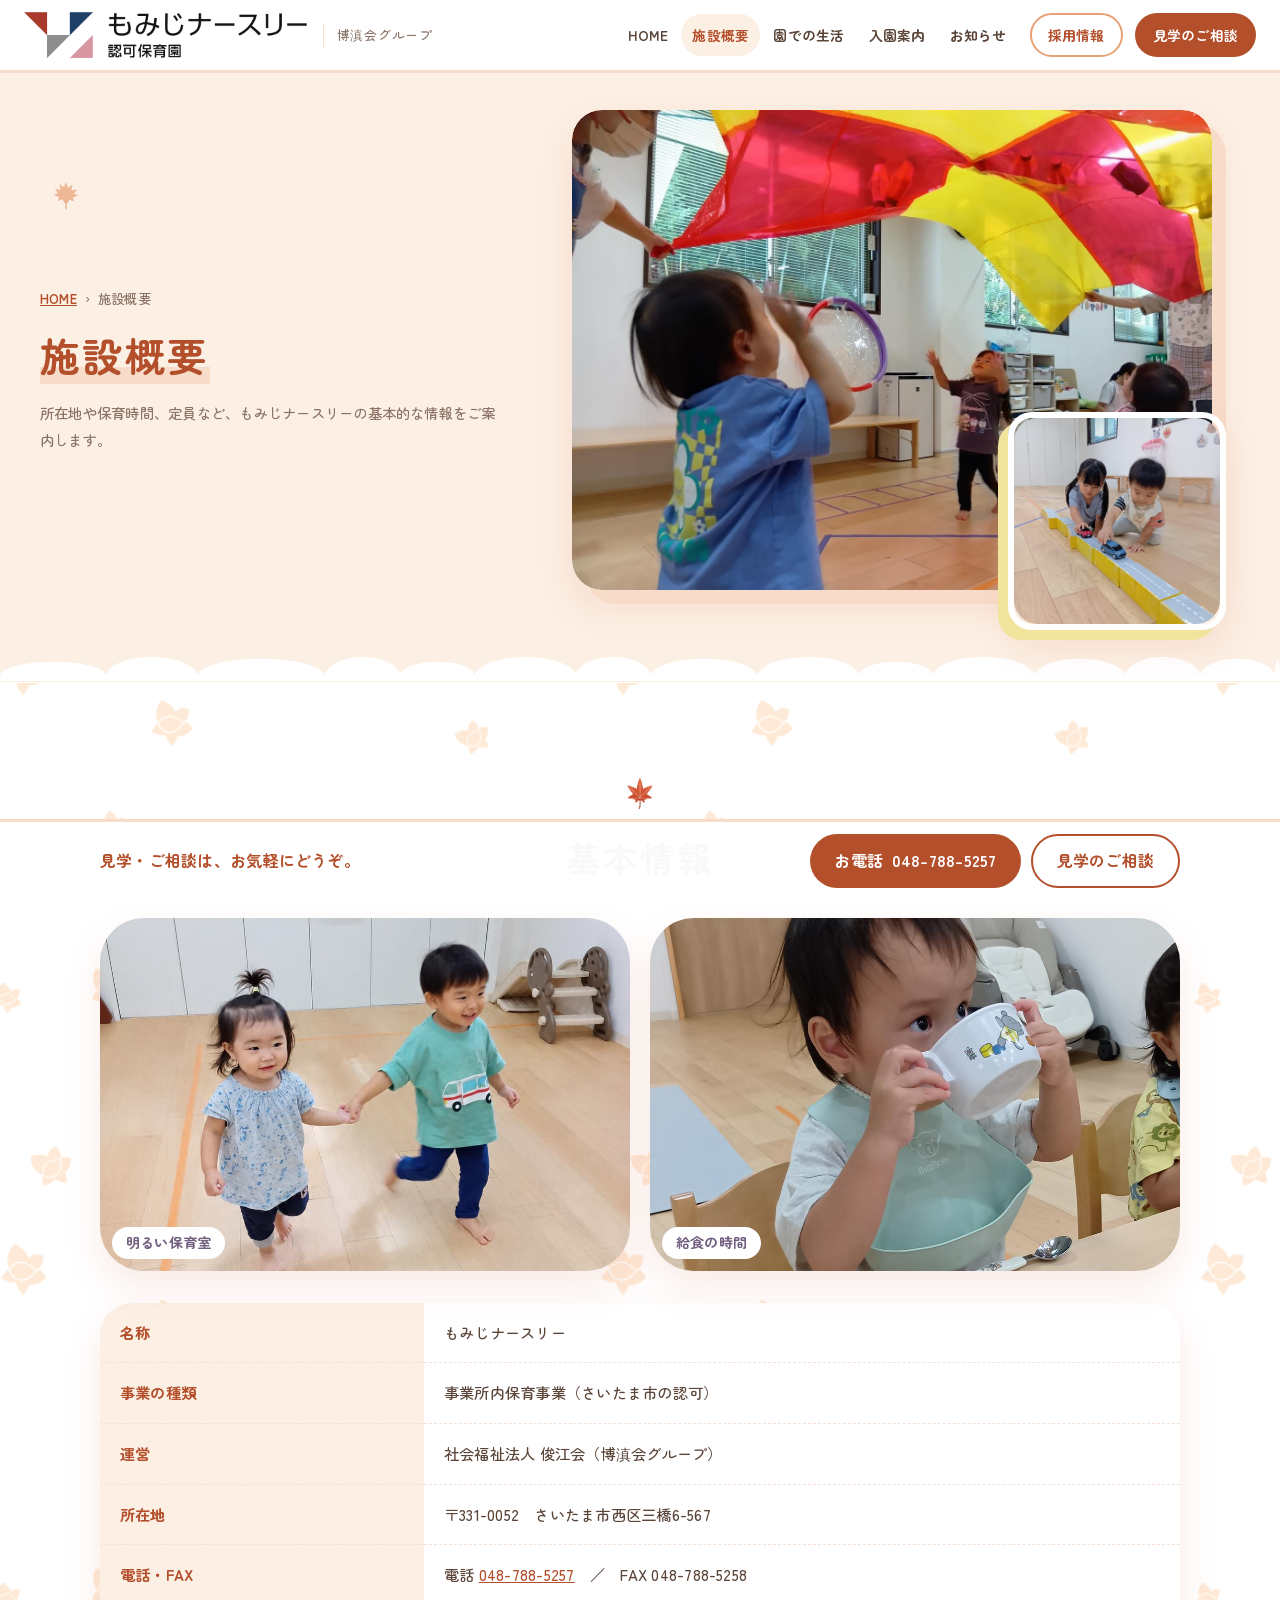
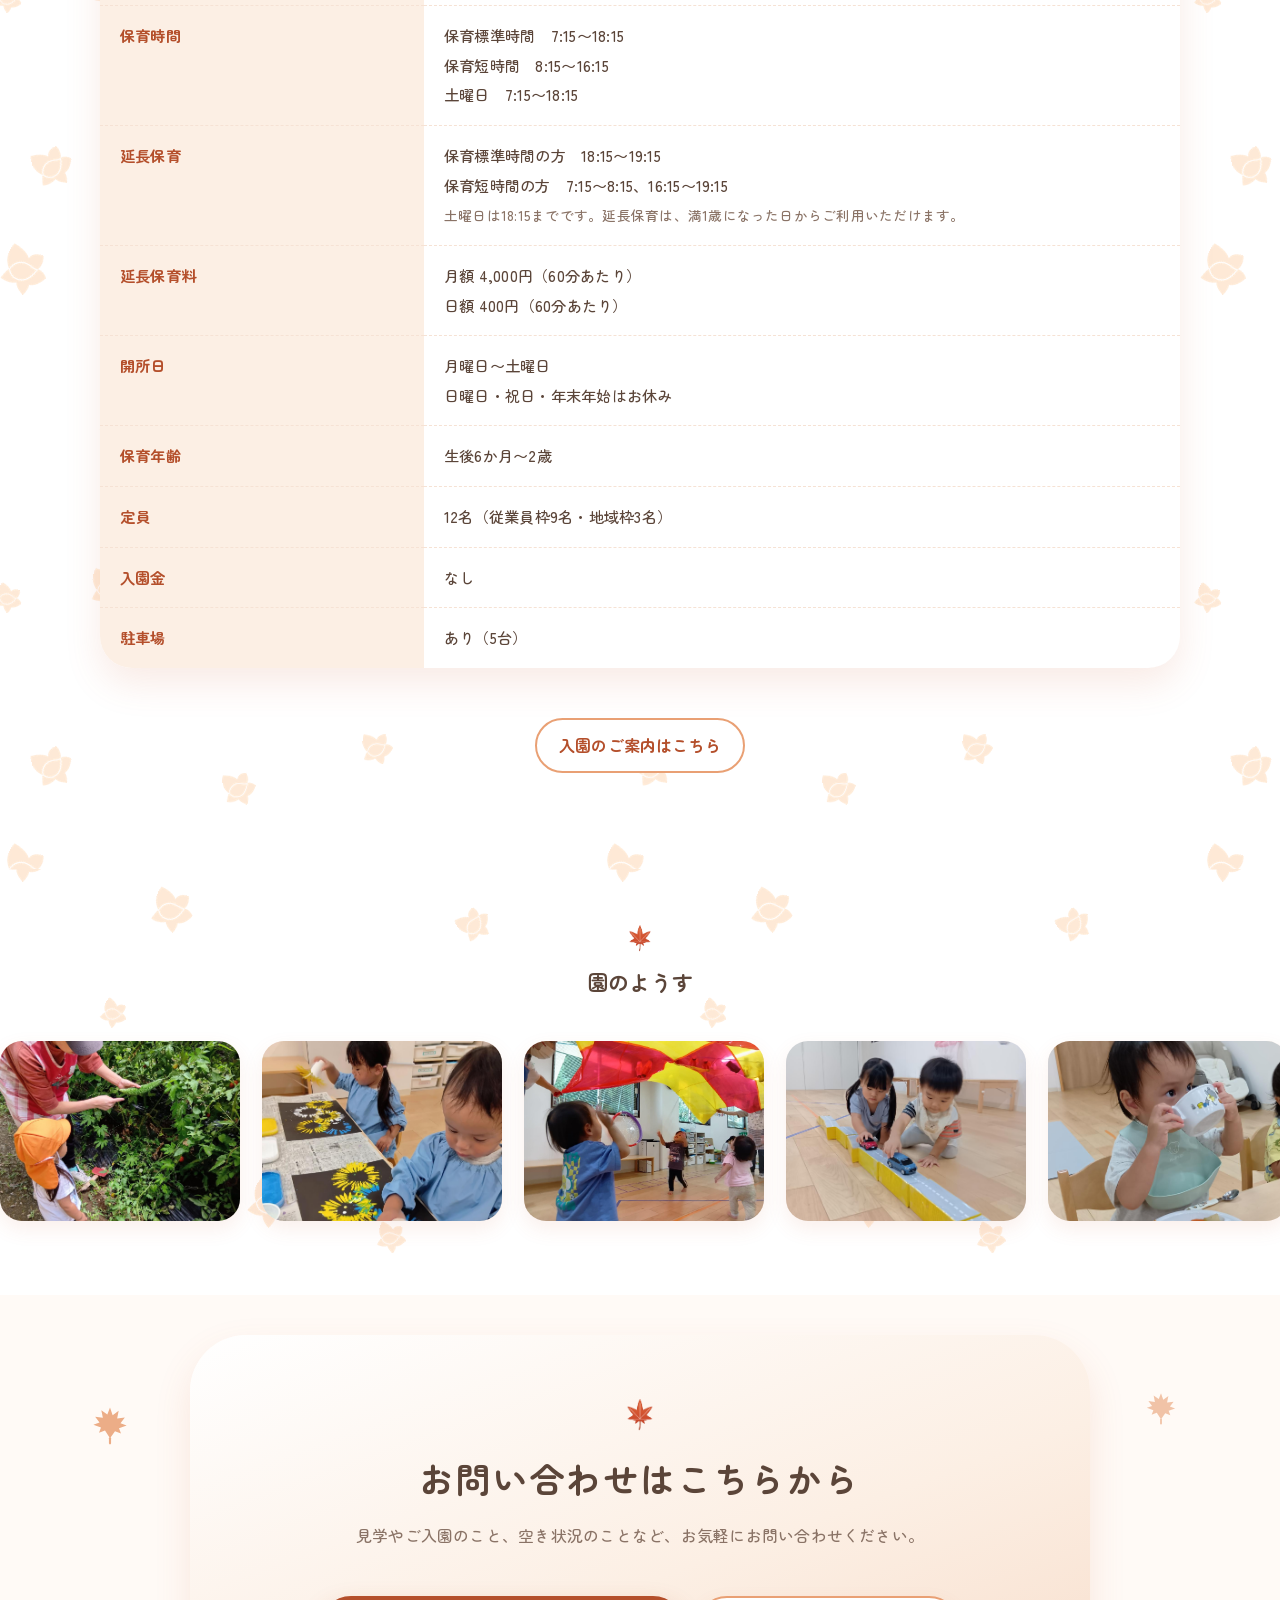
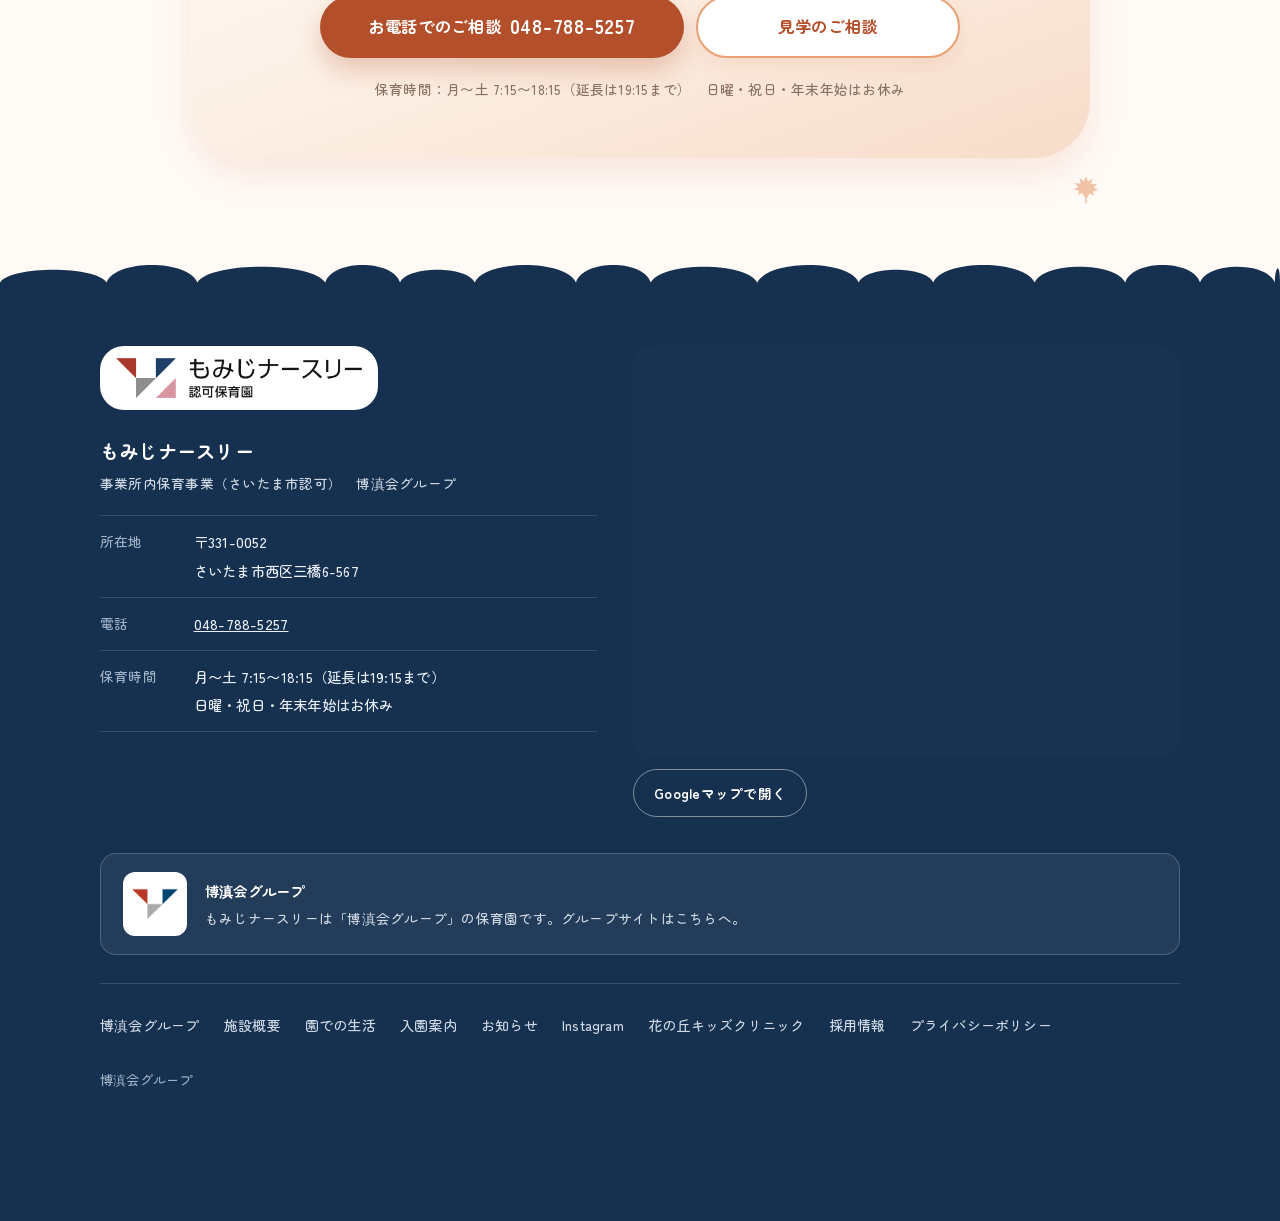
==== about.html @ c1660f33 "Add files via upload" ====
<!DOCTYPE html>
<html lang="ja">
<head>
<meta charset="UTF-8">
<meta name="viewport" content="width=device-width, initial-scale=1">
<title>施設概要｜もみじナースリー｜博滇会グループ</title>
<!-- ★お試し公開のあいだは検索結果に出ないようにしています。本番公開のときはこの1行を削除してください★ -->
<meta name="robots" content="noindex,nofollow">
<meta name="description" content="もみじナースリーの所在地・保育時間・定員などの基本情報です。">
<link rel="icon" href="momiji-leaf.png">
<link rel="preconnect" href="https://fonts.googleapis.com">
<link rel="preconnect" href="https://fonts.gstatic.com" crossorigin>
<link href="https://fonts.googleapis.com/css2?family=Zen+Maru+Gothic:wght@500;700&display=swap" rel="stylesheet">
<link href="https://fonts.googleapis.com/css2?family=Zen+Kurenaido&display=swap&text=%E3%81%98%E3%81%BF%E3%82%82%E3%82%B9%E3%83%8A%E3%83%AA%E3%83%BC" rel="stylesheet">
<link rel="stylesheet" href="style.css?v=202610301157">
</head>
<body>
<!--
  もみじナースリー（博滇会グループ）　5ページ版　2026-10-23
  作りと構成は、さくらナースリーの5ページ版と同じです。色はもみじの秋の色にしています。
  中身は、さいたま市の施設ページ（もみじナースリー）と市の資料の内容をもとにしています。
  ★写真（harvest1.jpg など15枚）は、ほかのファイルと同じ場所に置いています（2026-10-30）。
-->
<svg width="0" height="0" style="position:absolute" aria-hidden="true">
  <defs>
    <symbol id="i-heart" viewBox="0 0 24 24"><path d="M12 20.5S3.5 15.2 3.5 9.6A4.3 4.3 0 0 1 12 7.5a4.3 4.3 0 0 1 8.5 2.1c0 5.6-8.5 10.9-8.5 10.9z" fill="currentColor"/></symbol>
    <symbol id="i-petal" viewBox="0 0 24 24"><path d="M12 1.5l1.6 4.6 3.6-2.6-.9 4.6 4.6-.6-2.6 3.4 3.7 1.4-4.6 1.6 1.2 3.2-3.6-1.4L12 20l-3-4.7-3.6 1.4 1.2-3.2L2 11.9l3.7-1.4L3.1 7.1l4.6.6-.9-4.6 3.6 2.6z" fill="currentColor"/><path d="M12 20v3" stroke="currentColor" stroke-width="1.3" stroke-linecap="round"/></symbol>
    <symbol id="kid" viewBox="0 0 40 70"><ellipse cx="20" cy="49" rx="11" ry="13" fill="currentColor"/><ellipse cx="9.5" cy="44" rx="3.2" ry="6" fill="currentColor" transform="rotate(25 9.5 44)"/><ellipse cx="30.5" cy="44" rx="3.2" ry="6" fill="currentColor" transform="rotate(-25 30.5 44)"/><ellipse cx="15" cy="64" rx="4" ry="3.6" fill="#f6d8c4"/><ellipse cx="25" cy="64" rx="4" ry="3.6" fill="#f6d8c4"/><circle cx="20" cy="20" r="13" fill="#fbe3d1"/><path d="M7 19c0-8 6-13 13-13s13 5 13 13c-3-3-6-5-9-5-1 2-4 3-8 3-4 0-7 1-9 2z" fill="#a9724a"/><circle cx="15.5" cy="22" r="1.5" fill="#4a3a35"/><circle cx="24.5" cy="22" r="1.5" fill="#4a3a35"/><ellipse cx="12.5" cy="26" rx="2.4" ry="1.6" fill="#f3a5a5" opacity=".75"/><ellipse cx="27.5" cy="26" rx="2.4" ry="1.6" fill="#f3a5a5" opacity=".75"/><path d="M18 26.5q2 1.6 4 0" stroke="#c4705e" stroke-width="1.1" fill="none" stroke-linecap="round"/></symbol>
  </defs>
</svg>
<header class="header">
  <a class="header__id" href="index.html">
    <img class="header__logoimg" src="logo-momiji.png" alt="もみじナースリー 認可保育園" width="836" height="136">
    <span class="group header__grp">博滇会グループ</span>
  </a>
  <nav class="gn" aria-label="サイトのご案内">
    <ul class="gn__list" id="gn-list"><li><a class="gn__a" href="index.html">HOME</a></li><li><a class="gn__a is-cur" href="about.html" aria-current="page">施設概要</a></li><li><a class="gn__a" href="life.html">園での生活</a></li><li><a class="gn__a" href="guide.html">入園案内</a></li><li><a class="gn__a" href="news.html">お知らせ</a></li></ul>
    <!-- ▼法人の採用サイト（うしろの ?utm_... は消さないでください） -->
    <a class="gn__recruit" id="btn-recruit-header" href="https://arwrk.net/recruit/hakushinkai?utm_source=momiji-nursery&amp;utm_medium=site&amp;utm_campaign=recruit" target="_blank" rel="noopener">採用情報</a>
    <a class="gnav__cta gn__cta" id="btn-visit-header" href="https://hakushinkai.jp/contact/?from=momiji-nursery&amp;place=header">見学のご相談</a>
    <button class="gn__toggle" type="button" aria-expanded="false" aria-controls="gn-list" aria-label="メニューを開く">
      <span class="gn__bars" aria-hidden="true"><span></span><span></span><span></span></span><span class="gn__togtxt">メニュー</span>
    </button>
  </nav>
</header>
<main class="phero dots wave-bottom pink-sec">
  <span class="float float--a" style="width:30px;height:30px;left:4%;top:110px;color:var(--pink2)" aria-hidden="true"><svg><use href="#i-petal"/></svg></span>
  <span class="float float--b" style="width:30px;height:30px;right:5%;top:84px;color:var(--yel1)" aria-hidden="true"><svg><use href="#i-petal"/></svg></span>
  <div class="phero__grid">
    <div class="phero__copy">
      <p class="crumb"><a href="index.html">HOME</a><span aria-hidden="true">›</span>施設概要</p>
      <h1 class="phero__ttl">施設概要</h1>
      <p class="phero__lead">所在地や保育時間、定員など、もみじナースリーの基本的な情報をご案内します。</p>
    </div>
    <div class="phero__photo">
      <figure class="pic pic--main"><img src="balloon.jpg" style="object-position:45% 70%" alt="バルーンの下で遊ぶ子どもたち" width="1200" height="800"></figure>
      <figure class="pic pic--sub"><img src="cars.jpg" style="object-position:50% 50%" alt="くるまのおもちゃで遊ぶ子どもたち" loading="lazy"></figure>
    </div>
  </div>
</main>

<!-- ===== 施設概要 ===== -->
<section class="section section--white wave-top white-sec" aria-labelledby="gaiyo-title">
  <div class="wrap">
    <h2 class="h2" id="gaiyo-title">基本情報</h2>
    <div class="about-grid">
      <figure class="about-photo"><img src="runin.jpg" style="object-position:50% 48%" alt="保育室をかけっこする子どもたち" loading="lazy"><figcaption>明るい保育室</figcaption></figure>
      <figure class="about-photo"><img src="lunch.jpg" style="object-position:45% 22%" alt="給食を食べる子ども" loading="lazy"><figcaption>給食の時間</figcaption></figure>
    </div>
    <!-- ★「運営」の欄：市の資料では「社会福祉法人 俊江会」となっています。ホームページでの書き方をご確認ください -->
    <div class="tablebox" style="margin-top:2em"><table>
      <tr><th scope="row">名称</th><td>もみじナースリー</td></tr>
      <tr><th scope="row">事業の種類</th><td>事業所内保育事業（さいたま市の認可）</td></tr>
      <tr><th scope="row">運営</th><td>社会福祉法人 俊江会（博滇会グループ）</td></tr>
      <tr><th scope="row">所在地</th><td>〒331-0052　さいたま市西区三橋6-567</td></tr>
      <tr><th scope="row">電話・FAX</th><td>電話 <a href="tel:0487885257">048-788-5257</a>　／　FAX 048-788-5258</td></tr>
      <tr><th scope="row">保育時間</th><td>保育標準時間　7:15〜18:15<br>保育短時間　8:15〜16:15<br>土曜日　7:15〜18:15</td></tr>
      <tr><th scope="row">延長保育</th><td>保育標準時間の方　18:15〜19:15<br>保育短時間の方　7:15〜8:15、16:15〜19:15<br><span class="small">土曜日は18:15までです。延長保育は、満1歳になった日からご利用いただけます。</span></td></tr>
      <tr><th scope="row">延長保育料</th><td>月額 4,000円（60分あたり）<br>日額 400円（60分あたり）</td></tr>
      <tr><th scope="row">開所日</th><td>月曜日〜土曜日<br>日曜日・祝日・年末年始はお休み</td></tr>
      <tr><th scope="row">保育年齢</th><td>生後6か月〜2歳</td></tr>
      <tr><th scope="row">定員</th><td>12名（従業員枠9名・地域枠3名）</td></tr>
      <tr><th scope="row">入園金</th><td>なし</td></tr>
      <tr><th scope="row">駐車場</th><td>あり（5台）</td></tr>
    </table></div>
    <p class="center" style="margin-top:2em"><a class="linkbtn" href="guide.html">入園のご案内はこちら</a></p>
  </div>
</section>
<!-- ===== 園のようす（写真が流れる帯） ===== -->
<section class="strip strip--nocap" aria-label="園のようす">
  <h2 class="strip__ttl">園のようす</h2>
  <div class="strip__track"><figure class="strip__item"><img src="harvest1.jpg" style="object-position:35% 45%" alt="畑で野菜を収穫する子どもと保育者" loading="lazy"></figure><figure class="strip__item"><img src="craft.jpg" style="object-position:72% 30%" alt="ひまわりの絵を作る製作あそび" loading="lazy"></figure><figure class="strip__item"><img src="balloon.jpg" style="object-position:45% 70%" alt="バルーンの下で遊ぶ子どもたち" loading="lazy"></figure><figure class="strip__item"><img src="cars.jpg" style="object-position:50% 50%" alt="くるまのおもちゃで遊ぶ子どもたち" loading="lazy"></figure><figure class="strip__item"><img src="lunch.jpg" style="object-position:45% 22%" alt="給食を食べる子ども" loading="lazy"></figure><figure class="strip__item"><img src="slide.jpg" style="object-position:50% 42%" alt="すべり台で遊ぶ子どもたち" loading="lazy"></figure><figure class="strip__item"><img src="runin.jpg" style="object-position:50% 48%" alt="保育室をかけっこする子どもたち" loading="lazy"></figure><figure class="strip__item"><img src="tree.jpg" style="object-position:45% 50%" alt="お散歩で木の枝に手をのばす子ども" loading="lazy"></figure><figure class="strip__item"><img src="toys.jpg" style="object-position:50% 22%" alt="おもちゃで遊ぶ子どもたち" loading="lazy"></figure><figure class="strip__item"><img src="walk.jpg" style="object-position:45% 45%" alt="保育者と手をつないでお散歩" loading="lazy"></figure><figure class="strip__item"><img src="runout.jpg" style="object-position:50% 38%" alt="広場をかけっこする子どもたち" loading="lazy"></figure><figure class="strip__item"><img src="halloween.jpg" style="object-position:62% 55%" alt="ハロウィンのお菓子をもらう子どもたち" loading="lazy"></figure><figure class="strip__item"><img src="nap.jpg" style="object-position:50% 50%" alt="お昼寝の時間" loading="lazy"></figure><figure class="strip__item"><img src="elder.jpg" style="object-position:55% 55%" alt="おばあちゃんとふれあう子ども" loading="lazy"></figure><figure class="strip__item"><img src="harvest2.jpg" style="object-position:45% 55%" alt="畑の野菜にふれる子どもたち" loading="lazy"></figure><div class="strip__dup" aria-hidden="true"><figure class="strip__item"><img src="harvest1.jpg" style="object-position:35% 45%" alt="" aria-hidden="true" loading="lazy"></figure><figure class="strip__item"><img src="craft.jpg" style="object-position:72% 30%" alt="" aria-hidden="true" loading="lazy"></figure><figure class="strip__item"><img src="balloon.jpg" style="object-position:45% 70%" alt="" aria-hidden="true" loading="lazy"></figure><figure class="strip__item"><img src="cars.jpg" style="object-position:50% 50%" alt="" aria-hidden="true" loading="lazy"></figure><figure class="strip__item"><img src="lunch.jpg" style="object-position:45% 22%" alt="" aria-hidden="true" loading="lazy"></figure><figure class="strip__item"><img src="slide.jpg" style="object-position:50% 42%" alt="" aria-hidden="true" loading="lazy"></figure><figure class="strip__item"><img src="runin.jpg" style="object-position:50% 48%" alt="" aria-hidden="true" loading="lazy"></figure><figure class="strip__item"><img src="tree.jpg" style="object-position:45% 50%" alt="" aria-hidden="true" loading="lazy"></figure><figure class="strip__item"><img src="toys.jpg" style="object-position:50% 22%" alt="" aria-hidden="true" loading="lazy"></figure><figure class="strip__item"><img src="walk.jpg" style="object-position:45% 45%" alt="" aria-hidden="true" loading="lazy"></figure><figure class="strip__item"><img src="runout.jpg" style="object-position:50% 38%" alt="" aria-hidden="true" loading="lazy"></figure><figure class="strip__item"><img src="halloween.jpg" style="object-position:62% 55%" alt="" aria-hidden="true" loading="lazy"></figure><figure class="strip__item"><img src="nap.jpg" style="object-position:50% 50%" alt="" aria-hidden="true" loading="lazy"></figure><figure class="strip__item"><img src="elder.jpg" style="object-position:55% 55%" alt="" aria-hidden="true" loading="lazy"></figure><figure class="strip__item"><img src="harvest2.jpg" style="object-position:45% 55%" alt="" aria-hidden="true" loading="lazy"></figure></div></div>
</section>
<!-- ===== 最後のご相談 ===== -->
<section class="cta" aria-labelledby="cta-title">
  <span class="float float--a is-yel" style="width:40px;height:40px;left:7%;top:110px;color:#fff" aria-hidden="true"><svg><use href="#i-petal"/></svg></span>
  <span class="float float--b" style="width:34px;height:34px;right:8%;top:96px;color:#fff" aria-hidden="true"><svg><use href="#i-petal"/></svg></span>
  <span class="float float--a" style="width:30px;height:30px;right:14%;bottom:50px;color:#fff" aria-hidden="true"><svg><use href="#i-petal"/></svg></span>
  <div class="wrap">
    <h2 class="h2" id="cta-title"><span>お問い合わせは</span><span>こちらから</span></h2>
    <p class="lede" style="text-align:center">見学やご入園のこと、空き状況のことなど、お気軽にお問い合わせください。</p>
    <div class="actions">
      <a class="btn btn--tel" id="btn-tel-2" href="tel:0487885257"><span>お電話でのご相談</span><span class="num-t">048-788-5257</span></a>
      <a class="btn btn--visit" id="btn-visit-2" href="https://hakushinkai.jp/contact/?from=momiji-nursery&amp;place=cta"><span>見学のご相談</span></a>
    </div>
    <p class="note">保育時間：月〜土 7:15〜18:15（延長は19:15まで）　日曜・祝日・年末年始はお休み</p>
  </div>
</section>
<!-- ===== フッター ===== -->
<footer class="footer">
  <div class="wrap footer__grid">
    <div>
      <span class="footer__logo"><img src="logo-momiji.png" alt="もみじナースリー 認可保育園" width="836" height="136" loading="lazy"></span>
      <span class="name">もみじナースリー</span>
      <span class="name-sub">事業所内保育事業（さいたま市認可）　博滇会グループ</span>
      <dl class="access">
        <div><dt>所在地</dt><dd>〒331-0052<br>さいたま市西区三橋6-567</dd></div>
        <div><dt>電話</dt><dd><a href="tel:0487885257">048-788-5257</a></dd></div>
        <div><dt>保育時間</dt><dd>月〜土 7:15〜18:15（延長は19:15まで）<br>日曜・祝日・年末年始はお休み</dd></div>
      </dl>
    </div>
    <div>
      <iframe src="https://maps.google.com/maps?q=%E5%9F%BC%E7%8E%89%E7%9C%8C%E3%81%95%E3%81%84%E3%81%9F%E3%81%BE%E5%B8%82%E8%A5%BF%E5%8C%BA%E4%B8%89%E6%A9%8B6-567&amp;z=16&amp;output=embed" title="もみじナースリーの地図" loading="lazy" referrerpolicy="no-referrer-when-downgrade"></iframe>
      <a class="map-link" id="btn-map" href="https://www.google.com/maps/search/?api=1&amp;query=%E5%9F%BC%E7%8E%89%E7%9C%8C%E3%81%95%E3%81%84%E3%81%9F%E3%81%BE%E5%B8%82%E8%A5%BF%E5%8C%BA%E4%B8%89%E6%A9%8B6-567" target="_blank" rel="noopener">Googleマップで開く</a>
    </div>
  </div>
  <div class="wrap">
    <a class="orgcard" id="btn-org" href="https://hakushinkai.jp/" target="_blank" rel="noopener">
      <span class="orgcard__logo" style="width:64px;height:64px;padding:8px;flex:none;display:flex;align-items:center;justify-content:center;background:#fff;border-radius:12px;overflow:hidden"><img src="logo-hakushinkai.png" alt="博滇会グループのマーク" width="240" height="164" style="width:100%;height:auto;max-height:100%;object-fit:contain;display:block"></span>
      <span><strong>博滇会グループ</strong><small>もみじナースリーは「博滇会グループ」の保育園です。グループサイトはこちらへ。</small></span>
    </a>
  </div>
  <nav class="wrap footer__links" aria-label="関連リンク">
    <a href="https://hakushinkai.jp/">博滇会グループ</a>
    <a href="about.html">施設概要</a><a href="life.html">園での生活</a><a href="guide.html">入園案内</a><a href="news.html">お知らせ</a>
    <a href="https://www.instagram.com/momi_jiiiii/" target="_blank" rel="noopener">Instagram</a>
    <a href="https://hakushinkai.jp/facilities/hananookakidsclinic/">花の丘キッズクリニック</a>
    <a id="btn-recruit-footer" href="https://arwrk.net/recruit/hakushinkai?utm_source=momiji-nursery&amp;utm_medium=site&amp;utm_campaign=recruit" target="_blank" rel="noopener">採用情報</a>
    <a href="https://hakushinkai.jp/privacy-policy/">プライバシーポリシー</a>
  </nav>
  <p class="wrap group">博滇会グループ</p>
</footer>

<!-- ===== 画面下のお問い合わせバー ===== -->
<div class="callbar">
  <div class="callbar__inner">
    <p class="callbar__msg">見学・ご相談は、お気軽にどうぞ。</p>
    <div class="callbar__btns">
      <a class="cbtn cbtn--tel" id="btn-tel-bar" href="tel:0487885257"><span class="only-sp">電話する</span><span class="only-pc">お電話&nbsp;&nbsp;048-788-5257</span></a>
      <a class="cbtn cbtn--visit" id="btn-visit-bar" href="https://hakushinkai.jp/contact/?from=momiji-nursery&amp;place=bar"><span class="only-sp">見学・相談</span><span class="only-pc">見学のご相談</span></a>
    </div>
  </div>
</div>
<script>
/* 画面下のバーを、1枚目のボタンと最後のご相談が見えているあいだだけ隠します。 */
(function () {
  var bar = document.querySelector('.callbar');
  if (!bar || !('IntersectionObserver' in window)) return;
  var fv = document.querySelector('.fv .actions');
  var cta = document.querySelector('.cta');
  var foot = document.querySelector('.footer');
  var s = { fv:false, cta:false, foot:false };
  var io = new IntersectionObserver(function (es) {
    es.forEach(function (e) { if (e.target === fv) s.fv = e.isIntersecting; else if (e.target === foot) s.foot = e.isIntersecting; else s.cta = e.isIntersecting; });
    bar.classList.toggle('is-hidden', s.fv || s.cta || s.foot);
  }, { threshold: 0.2 });
  if (fv) io.observe(fv);
  if (cta) io.observe(cta);
  if (foot) io.observe(foot);
})();
</script>
<script>
/* スマホのメニューの開け閉め */
(function(){
  var nav=document.querySelector('.gn'); if(!nav) return;
  var btn=nav.querySelector('.gn__toggle');
  function set(o){ nav.classList.toggle('is-open',o); btn.setAttribute('aria-expanded',o?'true':'false'); btn.setAttribute('aria-label',o?'メニューを閉じる':'メニューを開く'); }
  btn.addEventListener('click',function(){ set(btn.getAttribute('aria-expanded')!=='true'); });
  document.addEventListener('click',function(e){ if(!nav.contains(e.target)) set(false); });
  document.addEventListener('keydown',function(e){ if(e.key==='Escape') set(false); });
  nav.querySelectorAll('.gn__a').forEach(function(a){ a.addEventListener('click',function(){ set(false); }); });
})();
</script>
</body>
</html>
---- style.css ----
﻿@charset "UTF-8";

/* =========================================================
   色（ここを変えればページ全体の色が変わります）
   ========================================================= */
:root{
  --pink1:   #d0613a;   /* ピンク1：飾り・大きな見出しの差し色 */
  --pink2:   #e9a074;   /* ピンク2：飾り・枠 */
  --pink3:   #f7dcc9;   /* ピンク3：うすい面 */
  --pink4:   #fcefe4;   /* ピンク3をさらにうすく：地の色 */
  --deep:    #a9431f;   /* ピンクを濃くした色：白い文字を乗せるボタン・面、小さな差し色の文字 */
  --deep-d:  #8c3517;   /* 押したとき */
  --bg:      #fffaf4;   /* ページの地（ほんのりピンクがかった白） */
  --white:   #ffffff;
  --ink:     #3b2f29;   /* 本文の文字（あたたかい濃い色） */
  --ink-soft:#6c5d55;
  --line:    #f1dccd;
  /* 博滇会カラー一覧表の展開色（2026-10-06 第4版で追加） */
  --yel1:#dfaa17; --yel2:#e4c939; --yel3:#f1e49c; --yel4:#fdf7dc; --yel-ink:#8a6707;
  --sky1:#5e94a4; --sky2:#9cc1cf; --sky3:#cde0e7; --sky4:#eef6f9; --sky-ink:#3f7280;
  --pur1:#9786a5; --pur2:#b9aac0; --pur3:#e0d9e3; --pur4:#f3eff5; --pur-ink:#6f5e7e;
  --rainbow: linear-gradient(90deg, var(--pink2) 0 25%, var(--yel2) 25% 50%, var(--sky2) 50% 75%, var(--pur2) 75% 100%);
  --navy:    #1e4068;   /* 博滇会の深藍（フッターだけ） */
  --navy-d:  #16304f;
  --shadow:  0 8px 24px rgba(169,67,31,.10);
  --maxw:    1080px;
  --round:   "Zen Maru Gothic", "Hiragino Maru Gothic ProN", "Hiragino Kaku Gothic ProN", system-ui, sans-serif;
}

*{ box-sizing:border-box; margin:0; padding:0; }
html{ scroll-behavior:smooth; }
body{
  background:var(--bg); color:var(--ink);
  font-family: system-ui, -apple-system, "Hiragino Kaku Gothic ProN", "Noto Sans JP", "Yu Gothic", Meiryo, sans-serif;
  line-height:1.95; letter-spacing:.015em; -webkit-font-smoothing:antialiased;
  overflow-x:hidden;
}
img{ max-width:100%; display:block; }
a{ color:var(--deep); }
.wrap{ width:100%; max-width:var(--maxw); margin:0 auto; position:relative; z-index:1; }
.sr-only{ position:absolute; width:1px; height:1px; overflow:hidden; clip:rect(0 0 0 0); white-space:nowrap; }

/* =========================================================
   飾りの部品
   ========================================================= */
/* ガーランド（三角の旗） */
.bunting{
  height:56px; width:100%;
  background:url("data:image/svg+xml;utf8,<svg xmlns='http://www.w3.org/2000/svg' viewBox='0 0 600 60' preserveAspectRatio='none'><path d='M0 6 Q300 40 600 6' fill='none' stroke='%236c5d55' stroke-width='1.2' stroke-dasharray='3 3'/><polygon points='12,9.2 48,9.2 30,39.2' fill='%23d0613a'/><polygon points='72,14.7 108,14.7 90,44.7' fill='%23e4c939'/><polygon points='132,18.8 168,18.8 150,48.8' fill='%239cc1cf'/><polygon points='192,21.5 228,21.5 210,51.5' fill='%23e9a074'/><polygon points='252,22.8 288,22.8 270,52.8' fill='%23b9aac0'/><polygon points='312,22.8 348,22.8 330,52.8' fill='%23dfaa17'/><polygon points='372,21.5 408,21.5 390,51.5' fill='%23d0613a'/><polygon points='432,18.8 468,18.8 450,48.8' fill='%239cc1cf'/><polygon points='492,14.7 528,14.7 510,44.7' fill='%23e4c939'/><polygon points='552,9.2 588,9.2 570,39.2' fill='%23b9aac0'/></svg>") no-repeat center top / 100% 100%;
  pointer-events:none;
}
@media (max-width:760px){ .bunting{ height:40px; } }

/* 水玉の面 */
.dots{
  background-color:var(--pink4);
  background-image:radial-gradient(circle, rgba(233,160,116,.28) 3px, transparent 3.5px);
  background-size:28px 28px;
}

/* 波の境目（上下） */
.wave-top, .wave-bottom{ position:relative; }
.wave-top::before, .wave-bottom::after{
  content:""; position:absolute; left:0; right:0; height:34px; pointer-events:none; z-index:0;
  background-repeat:no-repeat; background-size:100% 100%;
}
.wave-top::before{ top:-33px; background-image:var(--wave-up); }
.wave-bottom::after{ bottom:-33px; background-image:var(--wave-down); z-index:2; }
.pink-sec{
  --wave-up:url("data:image/svg+xml;utf8,<svg xmlns='http://www.w3.org/2000/svg' viewBox='0 0 1200 34' preserveAspectRatio='none'><path d='M0 34 C 150 4 300 4 450 18 C 600 32 750 32 900 16 C 1050 2 1150 8 1200 14 L1200 34 Z' fill='%23fcefe4'/></svg>");
  --wave-down:url("data:image/svg+xml;utf8,<svg xmlns='http://www.w3.org/2000/svg' viewBox='0 0 1200 34' preserveAspectRatio='none'><path d='M0 0 L1200 0 L1200 20 C 1050 32 900 32 750 18 C 600 4 450 4 300 18 C 150 32 50 28 0 20 Z' fill='%23fcefe4'/></svg>");
}
.white-sec{
  --wave-up:url("data:image/svg+xml;utf8,<svg xmlns='http://www.w3.org/2000/svg' viewBox='0 0 1200 34' preserveAspectRatio='none'><path d='M0 34 C 200 2 400 6 600 18 C 800 30 1000 30 1200 8 L1200 34 Z' fill='%23ffffff'/></svg>");
  --wave-down:url("data:image/svg+xml;utf8,<svg xmlns='http://www.w3.org/2000/svg' viewBox='0 0 1200 34' preserveAspectRatio='none'><path d='M0 0 L1200 0 L1200 14 C 1000 34 800 30 600 18 C 400 6 200 4 0 22 Z' fill='%23ffffff'/></svg>");
}

/* 浮かぶ星・雲・ハート */
.float{ position:absolute; pointer-events:none; z-index:0; color:var(--pink2); }
.float svg{ width:100%; height:100%; display:block; }
.float--a{ animation:bob 7s ease-in-out infinite alternate; }
.float--b{ animation:bob 9s ease-in-out -3s infinite alternate; }
@keyframes bob{ from{ transform:translateY(0) rotate(-6deg); } to{ transform:translateY(-14px) rotate(8deg); } }

/* =========================================================
   見出し
   ========================================================= */
.section{ padding:96px 24px; position:relative; }
.section--white{ background:var(--white); }
.section--pink{ background-color:var(--pink4); }
.eng{
  display:block; text-align:center; font-family:"Zen Kurenaido", var(--round);
  color:var(--pink1); font-size:1.15rem; letter-spacing:.12em; margin-bottom:.1em;
}
.h2{
  font-family:var(--round); font-weight:700;
  font-size:clamp(1.5rem, 4.4vw, 2.15rem); line-height:1.6; letter-spacing:.05em;
  color:var(--ink); text-align:center; margin:0 0 .4em;
}
.h2 span{ display:inline-block; white-space:nowrap; }
/* 手描き風の下線 */
.h2::after{
  content:""; display:block; width:120px; height:14px; margin:.35em auto 0;
  background:url("data:image/svg+xml;utf8,<svg xmlns='http://www.w3.org/2000/svg' viewBox='0 0 120 14'><path d='M3 9 C 20 3 34 13 50 7 S 82 3 96 8 S 112 10 117 5' fill='none' stroke='%23e9a074' stroke-width='4' stroke-linecap='round'/></svg>") no-repeat center / contain;
}
.num{ color:var(--pink1); font-size:1.35em; padding:0 .04em; }
.lede{ color:var(--ink-soft); font-size:.98rem; line-height:2.05; margin:0 auto 2.8em; max-width:760px; text-align:center; }
.h3-pill{
  display:inline-flex; align-items:center; gap:.5em; font-family:var(--round); font-weight:700;
  background:var(--white); color:var(--deep); border:2px dashed var(--pink2);
  border-radius:999px; padding:6px 20px; font-size:1.02rem; margin-bottom:1em;
}

/* =========================================================
   上の帯
   ========================================================= */
.header{
  position:sticky; top:0; z-index:60;
  display:flex; align-items:center; justify-content:space-between; gap:14px;
  padding:12px 24px; background:rgba(255,255,255,.96); border-bottom:0;
  backdrop-filter:blur(6px);
  box-shadow:0 4px 0 -0px transparent;
}
.header__id{ display:flex; align-items:center; gap:.7em; min-width:0; text-decoration:none; color:inherit; }
.header__logo{
  flex:none; width:40px; height:40px; border-radius:50%; background:var(--pink3);
  display:grid; place-items:center;
}
.header__logo svg{ width:26px; height:26px; }
.header__txt{ display:flex; align-items:baseline; gap:.8em; flex-wrap:wrap; }
.header .facility{ font-family:var(--round); font-size:1.35rem; font-weight:700; letter-spacing:.06em; color:var(--ink); }
.header .group{ font-size:.8rem; color:var(--ink-soft); letter-spacing:.06em; }
.gnav{ display:flex; align-items:center; gap:2px; }
.gnav a{
  font-family:var(--round); font-size:.86rem; font-weight:700; color:var(--ink); text-decoration:none;
  padding:9px 12px; border-radius:999px; white-space:nowrap;
}
.gnav a:hover{ background:var(--pink4); color:var(--deep); }
.gnav .gnav__recruit{ border:2px solid var(--pink2); margin-left:6px; }
.gnav .gnav__cta{ background:var(--deep); color:#fff; margin-left:6px; padding:9px 18px; }
.gnav .gnav__cta:hover{ background:var(--deep-d); color:#fff; }
@media (max-width:1000px){ .gnav .gnav__page{ display:none; } }
@media (max-width:560px){
  .header{ padding:9px 14px; }
  .header__txt{ flex-direction:column; gap:0; }
  .header .facility{ font-size:1.08rem; line-height:1.35; }
  .header .group{ font-size:.68rem; }
  .header__logo{ width:34px; height:34px; }
  .gnav .gnav__recruit{ display:none; }
  .gnav .gnav__cta{ padding:8px 13px; font-size:.8rem; }
}

/* =========================================================
   1枚目
   ========================================================= */
.fv{ position:relative; overflow:hidden; padding:20px 24px 96px; }
.fv .bunting{ position:absolute; top:0; left:0; }
.fv__grid{
  max-width:var(--maxw); margin:0 auto; position:relative; z-index:1;
  display:grid; grid-template-columns:minmax(0,1fr) minmax(0,1.1fr); gap:40px; align-items:center;
  padding-top:56px;
}
.fv__copy{ text-align:left; }
.fv__place{
  display:inline-block; font-family:var(--round); font-weight:700; font-size:.9rem;
  background:var(--white); color:var(--deep); border-radius:999px; padding:4px 16px; margin-bottom:1.1em;
  box-shadow:0 3px 10px rgba(169,67,31,.12);
}
.lead{
  font-family:"Zen Kurenaido", var(--round); font-weight:400;
  font-size:clamp(2.2rem, 5.6vw, 4rem); line-height:1.45; color:var(--deep);
  margin-bottom:.5em;
  opacity:0; transform:translateY(14px); animation:rise .9s cubic-bezier(.22,.61,.36,1) .15s forwards;
}
.lead span{ display:inline-block; white-space:nowrap; }
.lead em{ font-style:normal; background:linear-gradient(transparent 62%, var(--pink3) 62%); padding:0 .06em; }
@keyframes rise{ to{ opacity:1; transform:none; } }
.fv__text{ color:var(--ink-soft); margin-bottom:1.6em; max-width:30em; }

.tags{ display:flex; flex-wrap:wrap; gap:8px; list-style:none; margin:0 0 1.8em; }
.tags li{
  font-family:var(--round); font-size:.86rem; font-weight:700; color:var(--deep);
  background:var(--white); border:2px solid var(--pink3); border-radius:999px; padding:4px 14px; white-space:nowrap;
}

/* 写真の枠（まるい形） */
.fv__photo{ position:relative; }
.blob{
  position:relative; aspect-ratio:1/1; overflow:hidden;
  border-radius:58% 42% 52% 48% / 46% 54% 46% 54%;
  border:10px solid var(--white); box-shadow:0 18px 40px rgba(169,67,31,.18);
  background:var(--pink4);
}
.blob > svg{ width:100%; height:100%; display:block; }
.fv__ring{ position:absolute; border-radius:50%; z-index:-1; }
.fv__ring--1{ width:38%; aspect-ratio:1; background:var(--pink3); right:-6%; top:-4%; }
.fv__ring--2{ width:22%; aspect-ratio:1; border:3px dashed var(--pink2); left:-4%; bottom:4%; }
.fv__badge{
  position:absolute; left:2%; top:6%; z-index:2; width:120px; height:120px;
  display:grid; place-items:center; text-align:center; line-height:1.3;
  font-family:var(--round); font-weight:700; color:#fff; font-size:.9rem;
  background:url("data:image/svg+xml;utf8,<svg xmlns='http://www.w3.org/2000/svg' viewBox='0 0 100 100'><g fill='%23a9431f'><circle cx='50' cy='50' r='36'/><circle cx='84' cy='50' r='16'/><circle cx='74' cy='74' r='16'/><circle cx='50' cy='84' r='16'/><circle cx='26' cy='74' r='16'/><circle cx='16' cy='50' r='16'/><circle cx='26' cy='26' r='16'/><circle cx='50' cy='16' r='16'/><circle cx='74' cy='26' r='16'/></g></svg>") no-repeat center / contain;
  transform:rotate(-8deg);
}
.fv__badge b{ display:block; font-size:1.5rem; }
.ph-note{ position:absolute; right:10px; bottom:10px; font-size:.68rem; color:var(--ink-soft); background:rgba(255,255,255,.9); border-radius:999px; padding:2px 10px; z-index:2; }

.actions{ display:flex; flex-wrap:wrap; gap:12px; }
.btn{
  display:flex; align-items:center; justify-content:center; gap:.5em; flex-wrap:wrap;
  min-height:60px; padding:12px 26px; border-radius:999px;
  font-family:var(--round); font-size:1.02rem; font-weight:700; letter-spacing:.04em; text-decoration:none;
  transition:background-color .18s ease, color .18s ease, transform .14s ease, box-shadow .18s ease;
}
.btn > span{ white-space:nowrap; }
.btn--tel{ flex:1 1 300px; background:var(--deep); color:#fff; box-shadow:0 5px 0 var(--deep-d); }
.btn--tel:hover{ transform:translateY(2px); box-shadow:0 3px 0 var(--deep-d); }
.btn--tel .num-t{ font-size:1.2rem; letter-spacing:.04em; }
.btn--visit{ flex:1 1 200px; background:#fff; color:var(--deep); border:2px solid var(--deep); box-shadow:0 5px 0 var(--pink3); }
.btn--visit:hover{ transform:translateY(2px); box-shadow:0 3px 0 var(--pink3); }
.btn:active{ transform:translateY(5px); box-shadow:none; }
.fv__note{ margin-top:1.2em; font-size:.86rem; color:var(--ink-soft); }

@media (max-width:860px){
  .fv{ padding-bottom:72px; }
  .fv__grid{ grid-template-columns:minmax(0,1fr); gap:28px; padding-top:40px; }
  .fv__photo{ order:-1; max-width:440px; width:88%; margin:0 auto; }
  .fv__copy{ text-align:center; }
  .tags, .actions{ justify-content:center; }
  .fv__text{ margin-left:auto; margin-right:auto; }
  .fv__badge{ width:96px; height:96px; font-size:.78rem; }
  .fv__badge b{ font-size:1.2rem; }
}

/* =========================================================
   保育方針
   ========================================================= */
.policy{ display:grid; gap:22px; grid-template-columns:repeat(4, minmax(0,1fr)); }
@media (max-width:900px){ .policy{ grid-template-columns:repeat(2, minmax(0,1fr)); } }
@media (max-width:480px){ .policy{ grid-template-columns:minmax(0,1fr); } }
.pcard{
  position:relative; text-align:center; background:var(--white); border-radius:28px;
  padding:34px 18px 26px; box-shadow:var(--shadow); border:2px solid var(--pink3);
  transition:transform .2s ease;
}
.pcard:nth-child(odd){ transform:rotate(-1.2deg); }
.pcard:nth-child(even){ transform:rotate(1.2deg); }
.pcard:hover{ transform:rotate(0) translateY(-4px); }
.pcard__no{
  position:absolute; top:-16px; left:50%; transform:translateX(-50%);
  font-family:var(--round); font-weight:700; color:#fff; background:var(--pink1);
  width:36px; height:36px; border-radius:50%; display:grid; place-items:center; font-size:1rem;
  border:3px solid var(--white);
}
.pcard__ico{ width:84px; height:84px; margin:0 auto 14px; border-radius:50%; background:var(--pink4); display:grid; place-items:center; }
.pcard__ico svg{ width:50px; height:50px; }
.pcard h3{ font-family:var(--round); font-size:1.08rem; line-height:1.65; color:var(--ink); }

.quote{
  position:relative; margin:56px auto 0; max-width:840px; background:var(--white);
  border-radius:32px; padding:40px 40px 34px; box-shadow:var(--shadow);
  border:2px dashed var(--pink2);
}
.quote__cap{
  position:absolute; top:-18px; left:50%; transform:translateX(-50%);
  font-family:var(--round); font-weight:700; color:#fff; background:var(--deep);
  border-radius:999px; padding:4px 22px; font-size:.95rem; white-space:nowrap;
}
.quote p{ line-height:2.1; }
.quote strong{ color:var(--deep); background:linear-gradient(transparent 66%, var(--pink3) 66%); }
@media (max-width:600px){ .quote{ padding:34px 22px 26px; } }

/* =========================================================
   特徴（イラスト・写真つき）
   ========================================================= */
.features{ display:grid; gap:24px; grid-template-columns:repeat(4, minmax(0,1fr)); }
@media (max-width:980px){ .features{ grid-template-columns:repeat(2, minmax(0,1fr)); } }
@media (max-width:520px){ .features{ grid-template-columns:minmax(0,1fr); } }
.fcard{ background:var(--white); border-radius:28px; overflow:hidden; box-shadow:var(--shadow); border:2px solid var(--pink3); }
.fcard__pic{ position:relative; aspect-ratio:4/3; background:var(--pink4); }
.fcard__pic svg{ width:100%; height:100%; display:block; }
.fcard__body{ padding:20px 22px 26px; }
.fcard h3{ font-family:var(--round); font-size:1.1rem; color:var(--deep); line-height:1.6; margin-bottom:.4em; }
.fcard p{ font-size:.93rem; color:var(--ink-soft); }
.fcard a{ font-weight:700; }

/* =========================================================
   一日の流れ
   ========================================================= */
.days{ display:grid; gap:24px; grid-template-columns:repeat(3, minmax(0,1fr)); align-items:start; }
@media (max-width:900px){ .days{ grid-template-columns:minmax(0,1fr); max-width:520px; margin:0 auto; } }
.day{ background:var(--white); border-radius:28px; box-shadow:var(--shadow); overflow:hidden; border:2px solid var(--pink3); }
.day__head{
  display:flex; align-items:center; gap:12px; padding:16px 22px;
  background:var(--hd); font-family:var(--round); font-weight:700; font-size:1.15rem; color:var(--hdink);
}
.day__head i{ width:46px; height:46px; border-radius:50%; background:#fff; display:grid; place-items:center; flex:none; }
.day__head svg{ width:30px; height:30px; }
.day--0{ --hd:var(--pink3); --hdink:var(--ink); }
.day--1{ --hd:var(--pink2); --hdink:var(--ink); }
.day--3{ --hd:var(--pink1); --hdink:#fff; }
.day--3 .day__head{ background:var(--deep); }
.day ol{ list-style:none; padding:18px 22px 22px; position:relative; }
.day ol::before{ content:""; position:absolute; left:calc(22px + 5px); top:30px; bottom:34px; border-left:2px dotted var(--pink2); }
.day li{ display:grid; grid-template-columns:14px 3.7em 1fr; gap:.7em; align-items:baseline; padding:6px 0; font-size:.95rem; position:relative; }
.day li::before{ content:""; width:12px; height:12px; border-radius:50%; background:var(--white); border:3px solid var(--pink1); position:relative; top:1px; }
.day time{ font-family:var(--round); font-weight:700; color:var(--deep); font-variant-numeric:tabular-nums; }
.day .ext::before{ border-color:var(--pink3); }
.day .ext time, .day .ext span{ color:var(--ink-soft); }

/* =========================================================
   年間行事
   ========================================================= */
.months{ display:grid; gap:16px; grid-template-columns:repeat(4, minmax(0,1fr)); }
@media (max-width:900px){ .months{ grid-template-columns:repeat(2, minmax(0,1fr)); } }
@media (max-width:480px){ .months{ grid-template-columns:minmax(0,1fr); } }
.month{
  display:flex; gap:14px; align-items:center; background:var(--white);
  border-radius:24px; padding:14px 16px; box-shadow:var(--shadow);
}
.month__badge{
  flex:none; width:64px; height:64px; display:grid; place-items:center; text-align:center;
  font-family:var(--round); font-weight:700; line-height:1; color:var(--bdink);
  background:var(--flower) no-repeat center / contain;
}
.month__badge b{ font-size:1.35rem; display:block; }
.month__badge small{ font-size:.72rem; }
.m-a{ --bdink:#fff; --flower:url("data:image/svg+xml;utf8,<svg xmlns='http://www.w3.org/2000/svg' viewBox='0 0 100 100'><g fill='%23a9431f'><circle cx='50' cy='50' r='36'/><circle cx='84' cy='50' r='16'/><circle cx='74' cy='74' r='16'/><circle cx='50' cy='84' r='16'/><circle cx='26' cy='74' r='16'/><circle cx='16' cy='50' r='16'/><circle cx='26' cy='26' r='16'/><circle cx='50' cy='16' r='16'/><circle cx='74' cy='26' r='16'/></g></svg>"); }
.m-b{ --bdink:var(--ink); --flower:url("data:image/svg+xml;utf8,<svg xmlns='http://www.w3.org/2000/svg' viewBox='0 0 100 100'><g fill='%23e9a074'><circle cx='50' cy='50' r='36'/><circle cx='84' cy='50' r='16'/><circle cx='74' cy='74' r='16'/><circle cx='50' cy='84' r='16'/><circle cx='26' cy='74' r='16'/><circle cx='16' cy='50' r='16'/><circle cx='26' cy='26' r='16'/><circle cx='50' cy='16' r='16'/><circle cx='74' cy='26' r='16'/></g></svg>"); }
.m-c{ --bdink:var(--ink); --flower:url("data:image/svg+xml;utf8,<svg xmlns='http://www.w3.org/2000/svg' viewBox='0 0 100 100'><g fill='%23f7dcc9'><circle cx='50' cy='50' r='36'/><circle cx='84' cy='50' r='16'/><circle cx='74' cy='74' r='16'/><circle cx='50' cy='84' r='16'/><circle cx='26' cy='74' r='16'/><circle cx='16' cy='50' r='16'/><circle cx='26' cy='26' r='16'/><circle cx='50' cy='16' r='16'/><circle cx='74' cy='26' r='16'/></g></svg>"); }
.month ul{ list-style:none; font-size:.93rem; line-height:1.75; }
.month li::before{ content:"♡ "; color:var(--pink2); font-size:.8em; }

.two{ display:grid; gap:28px; grid-template-columns:repeat(2, minmax(0,1fr)); margin-top:3.2em; }
@media (max-width:760px){ .two{ grid-template-columns:minmax(0,1fr); } }
.box{ background:var(--white); border-radius:28px; padding:26px 26px 28px; box-shadow:var(--shadow); }
.chips{ display:flex; flex-wrap:wrap; gap:10px; list-style:none; }
.chips li{
  background:var(--pink4); border-radius:999px; padding:6px 16px; font-size:.92rem;
  font-family:var(--round); font-weight:700; color:var(--ink);
}

/* =========================================================
   病児保育
   ========================================================= */
.byoji{ display:grid; gap:28px; grid-template-columns:minmax(0,1fr) minmax(0,1.25fr); align-items:start; }
@media (max-width:860px){ .byoji{ grid-template-columns:minmax(0,1fr); } }
.byoji__card{ background:var(--white); border-radius:32px; padding:28px; box-shadow:var(--shadow); border:2px solid var(--pink3); position:relative; }
.byoji__ill{ width:110px; height:110px; margin:-70px auto 10px; border-radius:50%; background:var(--white); border:4px solid var(--pink3); display:grid; place-items:center; }
.byoji__ill svg{ width:70px; height:70px; }
.facts{ list-style:none; display:grid; gap:12px; }
.facts li{ background:var(--pink4); border-radius:18px; padding:14px 18px; }
.facts .t{ display:block; font-size:.8rem; color:var(--ink-soft); }
.facts .v{ display:block; font-family:var(--round); font-size:1.2rem; font-weight:700; color:var(--deep); line-height:1.5; }
.facts small{ color:var(--ink-soft); }

.tablebox{ background:var(--white); border-radius:24px; overflow-x:auto; box-shadow:var(--shadow); border:2px solid var(--pink3); }
table{ border-collapse:collapse; width:100%; font-size:.95rem; }
th, td{ padding:15px 20px; border-bottom:1px dashed var(--line); text-align:left; vertical-align:top; }
tr:last-child th, tr:last-child td{ border-bottom:none; }
th{ width:30%; min-width:8em; background:var(--pink4); color:var(--deep); font-family:var(--round); font-weight:700; }
td small{ color:var(--ink-soft); }
.fee{ min-width:440px; }
.fee thead th{ background:var(--deep); color:#fff; width:auto; }
.fee td.yen{ font-family:var(--round); font-weight:700; color:var(--deep); white-space:nowrap; font-size:1.08rem; }
.notes{ margin-top:16px; font-size:.9rem; color:var(--ink-soft); list-style:none; }
.notes li{ padding-left:1.1em; text-indent:-1.1em; margin-bottom:.4em; }
.notes li::before{ content:"※"; }
.linkbtn{
  display:inline-flex; align-items:center; gap:.5em; margin-top:18px;
  border:2px solid var(--deep); border-radius:999px; padding:10px 22px; min-height:52px;
  font-family:var(--round); font-weight:700; text-decoration:none; color:var(--deep); background:#fff;
}
.linkbtn:hover{ background:var(--deep); color:#fff; }
.linkbtn svg{ width:16px; height:16px; }
.classes{ display:flex; flex-wrap:wrap; gap:6px; margin-top:.6em; }
.classes span{ background:var(--pink4); border:1px solid var(--pink3); border-radius:999px; padding:1px 12px; font-size:.85rem; white-space:nowrap; }

/* =========================================================
   職員募集
   ========================================================= */
.perks{ display:grid; gap:18px; grid-template-columns:repeat(3, minmax(0,1fr)); margin-bottom:2.2em; }
@media (max-width:760px){ .perks{ grid-template-columns:minmax(0,1fr); } }
.perk{ background:#fff; border-radius:28px; padding:24px 20px; text-align:center; box-shadow:var(--shadow); }
.perk .big{ display:block; font-family:var(--round); font-size:1.55rem; font-weight:700; color:var(--ink); line-height:1.35; }
.perk span{ font-size:.92rem; color:var(--ink-soft); }
.more{ background:#fff; border-radius:22px; overflow:hidden; margin-bottom:12px; box-shadow:var(--shadow); }
.more summary{
  cursor:pointer; list-style:none; padding:16px 22px; min-height:58px;
  display:flex; justify-content:space-between; align-items:center; gap:12px;
  font-family:var(--round); font-weight:700; color:var(--ink);
}
.more summary::-webkit-details-marker{ display:none; }
.more summary::after{ content:"＋"; flex:none; width:30px; height:30px; border-radius:50%; background:var(--pink3); color:var(--deep); display:grid; place-items:center; }
.more[open] summary::after{ content:"－"; }
.more__body{ padding:0 22px 22px; }
.more table{ font-size:.92rem; }
.more th{ width:26%; }
.more .tablebox{ box-shadow:none; }
.center{ text-align:center; }
.recruit__actions{ display:flex; justify-content:center; margin-top:2.2em; }
.recruit__actions .btn--tel{ flex:0 1 380px; }

/* =========================================================
   園のようす
   ========================================================= */
.post{ display:grid; grid-template-columns:minmax(0,.9fr) minmax(0,1.1fr); background:var(--white); border-radius:32px; overflow:hidden; box-shadow:var(--shadow); max-width:860px; margin:0 auto; border:2px solid var(--pink3); }
.post__pic{ position:relative; background:var(--pink4); min-height:240px; }
.post__pic svg{ width:100%; height:100%; display:block; position:absolute; inset:0; }
.post__body{ padding:28px 30px; }
.post__date{ display:inline-block; font-size:.8rem; font-weight:700; color:#fff; background:var(--pink1); border-radius:999px; padding:1px 12px; }
.post h3{ font-family:var(--round); font-size:1.2rem; color:var(--ink); margin:.4em 0 .5em; }
.post p{ font-size:.94rem; color:var(--ink-soft); }
@media (max-width:700px){ .post{ grid-template-columns:minmax(0,1fr); } .post__pic{ min-height:0; aspect-ratio:16/10; } }

/* =========================================================
   最後のご相談
   ========================================================= */
.cta{ position:relative; overflow:hidden; background:var(--deep); color:#fff; padding:96px 24px 90px; text-align:center; }
.cta .bunting{ position:absolute; top:0; left:0; opacity:.9; }
.cta .eng{ color:var(--pink3); }
.cta .h2{ color:#fff; }
.cta .h2::after{ filter:brightness(0) invert(1); opacity:.7; }
.cta .lede{ color:rgba(255,255,255,.9); }
.cta .actions{ justify-content:center; max-width:640px; margin:0 auto; }
.cta .btn--tel{ background:#fff; color:var(--deep); box-shadow:0 5px 0 var(--pink2); }
.cta .btn--visit{ background:transparent; color:#fff; border-color:#fff; box-shadow:0 5px 0 rgba(0,0,0,.15); }
.cta .note{ margin-top:1.3em; font-size:.86rem; color:rgba(255,255,255,.88); }
.cta .float{ color:rgba(255,255,255,.22); }

/* =========================================================
   フッター（博滇会の深藍・ほかの施設とそろえています）
   ========================================================= */
.footer{ background:var(--navy-d); color:#cdd8e4; padding:56px 24px calc(44px + 84px); font-size:.9rem; }
.footer__grid{ display:grid; gap:36px; grid-template-columns:minmax(0,1fr) minmax(0,1.1fr); }
@media (max-width:760px){ .footer__grid{ grid-template-columns:minmax(0,1fr); } }
.footer .name{ color:#fff; font-family:var(--round); font-weight:700; font-size:1.2rem; display:block; }
.footer .name-sub{ display:block; font-size:.85rem; margin-bottom:1.4em; }
.access > div{ display:grid; grid-template-columns:5.5em minmax(0,1fr); gap:1em; padding:12px 0; border-bottom:1px solid rgba(255,255,255,.14); }
.access > div:first-child{ border-top:1px solid rgba(255,255,255,.14); }
.access dt{ color:#9db0c6; font-size:.85rem; }
.access dd{ color:#e9f0f7; }
.access a{ color:#e9f0f7; }
.footer iframe{ width:100%; max-width:100%; aspect-ratio:4/3; border:0; border-radius:20px; background:#17334f; display:block; }
.map-link{ display:inline-flex; margin-top:12px; padding:10px 20px; border:1px solid rgba(255,255,255,.45); border-radius:999px; color:#fff; text-decoration:none; font-weight:700; font-size:.85rem; }
.map-link:hover{ background:#fff; color:var(--navy-d); }
.orgcard{
  display:flex; align-items:center; gap:18px; margin-top:36px; padding:18px 22px;
  background:rgba(255,255,255,.06); border:1px solid rgba(255,255,255,.2); border-radius:16px;
  color:#fff; text-decoration:none;
}
.orgcard:hover{ background:rgba(255,255,255,.12); }
.orgcard__logo{ flex:none; width:60px; height:60px; border-radius:12px; background:#fff; color:var(--navy); display:grid; place-items:center; font-weight:700; font-size:.8rem; text-align:center; line-height:1.2; }
.orgcard small{ display:block; color:#cdd8e4; font-size:.85rem; }
.footer__links{ display:flex; flex-wrap:wrap; gap:6px 24px; margin-top:28px; padding-top:22px; border-top:1px solid rgba(255,255,255,.14); }
.footer__links a{ color:#cdd8e4; text-decoration:none; font-size:.88rem; min-height:40px; display:inline-flex; align-items:center; }
.footer__links a:hover{ color:#fff; text-decoration:underline; }
.footer .group{ margin-top:1.6em; font-size:.82rem; color:#9db0c6; }

/* =========================================================
   画面下のお問い合わせバー
   ========================================================= */
.callbar{
  position:fixed; left:0; right:0; bottom:0; z-index:50;
  background:rgba(255,255,255,.97); border-top:3px solid var(--pink3);
  padding:12px 24px calc(12px + env(safe-area-inset-bottom, 0px));
  transition:transform .32s ease, opacity .32s ease;
}
.callbar.is-hidden{ transform:translateY(115%); opacity:0; pointer-events:none; }
.callbar__inner{ max-width:var(--maxw); margin:0 auto; display:flex; align-items:center; justify-content:space-between; gap:18px; }
.callbar__msg{ font-family:var(--round); color:var(--deep); font-weight:700; white-space:nowrap; }
.callbar__btns{ display:flex; gap:10px; }
.cbtn{ display:inline-flex; align-items:center; justify-content:center; min-height:54px; padding:8px 24px; border-radius:999px; font-family:var(--round); font-weight:700; text-decoration:none; white-space:nowrap; }
.cbtn--tel{ background:var(--deep); color:#fff; }
.cbtn--visit{ background:#fff; color:var(--deep); border:2px solid var(--deep); }
.only-sp{ display:none; }
@media (max-width:760px){
  .callbar{ padding:10px 14px calc(10px + env(safe-area-inset-bottom, 0px)); }
  .callbar__msg{ display:none; }
  .callbar__btns{ flex:1; }
  .cbtn{ flex:1; padding:8px 10px; }
  .only-sp{ display:inline; }
  .only-pc{ display:none; }
}

@media (max-width:760px){
  .section{ padding:64px 18px; }
  .lede{ text-align:left; }
  .cta{ padding:72px 18px 64px; }
  th, td{ padding:12px 14px; }
}
@media (prefers-reduced-motion: reduce){
  .lead{ animation:none; opacity:1; transform:none; }
  .float--a, .float--b{ animation:none; }
  .callbar, .btn, .pcard{ transition:none; }
}

/* =========================================================
   第4版（2026-10-06）：ピンクを軸に、黄色・水色・紫を足して元気に
   ========================================================= */
.header::after{ content:""; position:absolute; left:0; right:0; bottom:-5px; height:5px; background:var(--rainbow); }
.callbar{ border-top:0; }
.callbar::before{ content:""; position:absolute; left:0; right:0; top:-5px; height:5px; background:var(--rainbow); }

/* 色の組（カード・見出しに順番に当てる） */
.k-pink{ --c:var(--pink1); --c2:var(--pink2); --c3:var(--pink3); --c4:var(--pink4); --cink:var(--deep); }
.k-yel { --c:var(--yel1);  --c2:var(--yel2);  --c3:var(--yel3);  --c4:var(--yel4);  --cink:var(--yel-ink); }
.k-sky { --c:var(--sky1);  --c2:var(--sky2);  --c3:var(--sky3);  --c4:var(--sky4);  --cink:var(--sky-ink); }
.k-pur { --c:var(--pur1);  --c2:var(--pur2);  --c3:var(--pur3);  --c4:var(--pur4);  --cink:var(--pur-ink); }

/* 面の色（水玉つき） */
.tint-sky{ background-color:var(--sky4) !important; background-image:radial-gradient(circle, rgba(156,193,207,.5) 3px, transparent 3.5px) !important; background-size:28px 28px; }
.tint-yel{ background-color:var(--yel4) !important; background-image:radial-gradient(circle, rgba(228,201,57,.35) 3px, transparent 3.5px) !important; background-size:28px 28px; }
.tint-pur{ background-color:var(--pur4) !important; background-image:radial-gradient(circle, rgba(185,170,192,.45) 3px, transparent 3.5px) !important; background-size:28px 28px; }
.sky-sec{ --wave-up:url("data:image/svg+xml;utf8,<svg xmlns='http://www.w3.org/2000/svg' viewBox='0 0 1200 34' preserveAspectRatio='none'><path d='M0 34 C 150 4 300 4 450 18 C 600 32 750 32 900 16 C 1050 2 1150 8 1200 14 L1200 34 Z' fill='%23eef6f9'/></svg>"); }
.yel-sec{ --wave-up:url("data:image/svg+xml;utf8,<svg xmlns='http://www.w3.org/2000/svg' viewBox='0 0 1200 34' preserveAspectRatio='none'><path d='M0 34 C 150 4 300 4 450 18 C 600 32 750 32 900 16 C 1050 2 1150 8 1200 14 L1200 34 Z' fill='%23fdf7dc'/></svg>"); }
.pur-sec{ --wave-up:url("data:image/svg+xml;utf8,<svg xmlns='http://www.w3.org/2000/svg' viewBox='0 0 1200 34' preserveAspectRatio='none'><path d='M0 34 C 150 4 300 4 450 18 C 600 32 750 32 900 16 C 1050 2 1150 8 1200 14 L1200 34 Z' fill='%23f3eff5'/></svg>"); }
.tint-sky .eng{ color:var(--sky-ink); } .tint-yel .eng{ color:var(--yel-ink); } .tint-pur .eng{ color:var(--pur-ink); }

/* 見出しの下線を、4色の波に */
.h2::after{
  width:132px;
  background:url("data:image/svg+xml;utf8,<svg xmlns='http://www.w3.org/2000/svg' viewBox='0 0 132 14'><g fill='none' stroke-width='4' stroke-linecap='round'><path d='M4 9 C 14 3 24 3 33 8' stroke='%23e9a074'/><path d='M36 8 C 46 13 56 13 65 7' stroke='%23e4c939'/><path d='M68 7 C 78 2 88 3 97 8' stroke='%239cc1cf'/><path d='M100 8 C 110 13 120 12 128 6' stroke='%23b9aac0'/></g></svg>") no-repeat center / contain;
}

/* 1枚目 */
.fv .tags li:nth-child(4n+1){ border-color:var(--pink2); }
.fv .tags li:nth-child(4n+2){ border-color:var(--yel2); color:var(--yel-ink); }
.fv .tags li:nth-child(4n+3){ border-color:var(--sky2); color:var(--sky-ink); }
.fv .tags li:nth-child(4n+4){ border-color:var(--pur2); color:var(--pur-ink); }
.fv__ring--1{ background:var(--yel3); }
.fv__ring--2{ border-color:var(--sky2); }
.fv__place{ color:var(--sky-ink); }
.lead em{ background:linear-gradient(transparent 62%, var(--yel3) 62%); }
.fv__badge{ color:var(--ink);
  background:url("data:image/svg+xml;utf8,<svg xmlns='http://www.w3.org/2000/svg' viewBox='0 0 100 100'><g fill='%23e4c939'><circle cx='50' cy='50' r='36'/><circle cx='84' cy='50' r='16'/><circle cx='74' cy='74' r='16'/><circle cx='50' cy='84' r='16'/><circle cx='26' cy='74' r='16'/><circle cx='16' cy='50' r='16'/><circle cx='26' cy='26' r='16'/><circle cx='50' cy='16' r='16'/><circle cx='74' cy='26' r='16'/></g></svg>") no-repeat center / contain; }

/* 保育方針のカード */
.pcard{ border-color:var(--c3); }
.pcard__no{ background:var(--c); }
.pcard__ico{ background:var(--c4); }
.pcard h3{ color:var(--ink); }
.pcard::after{ content:""; position:absolute; left:22px; right:22px; bottom:-2px; height:6px; border-radius:6px 6px 0 0; background:var(--c2); }

.quote{ border-color:var(--yel2); }
.quote strong{ background:linear-gradient(transparent 66%, var(--yel3) 66%); }

/* 特徴のカード */
.fcard{ border-color:var(--c3); }
.fcard__pic{ background:var(--c4); }
.fcard h3{ color:var(--cink); }
.fcard__body{ border-top:5px solid var(--c2); }

/* 一日の流れ */
.day{ border-color:var(--c3); }
.day .day__head{ background:var(--c3); color:var(--ink); }
.day li::before{ border-color:var(--c); }
.day ol::before{ border-left-color:var(--c2); }
.day time{ color:var(--cink); }

/* 年間行事 */
.m-d{ --bdink:var(--ink); --flower:url("data:image/svg+xml;utf8,<svg xmlns='http://www.w3.org/2000/svg' viewBox='0 0 100 100'><g fill='%23b9aac0'><circle cx='50' cy='50' r='36'/><circle cx='84' cy='50' r='16'/><circle cx='74' cy='74' r='16'/><circle cx='50' cy='84' r='16'/><circle cx='26' cy='74' r='16'/><circle cx='16' cy='50' r='16'/><circle cx='26' cy='26' r='16'/><circle cx='50' cy='16' r='16'/><circle cx='74' cy='26' r='16'/></g></svg>"); }
.m-b{ --flower:url("data:image/svg+xml;utf8,<svg xmlns='http://www.w3.org/2000/svg' viewBox='0 0 100 100'><g fill='%23e4c939'><circle cx='50' cy='50' r='36'/><circle cx='84' cy='50' r='16'/><circle cx='74' cy='74' r='16'/><circle cx='50' cy='84' r='16'/><circle cx='26' cy='74' r='16'/><circle cx='16' cy='50' r='16'/><circle cx='26' cy='26' r='16'/><circle cx='50' cy='16' r='16'/><circle cx='74' cy='26' r='16'/></g></svg>"); }
.m-c{ --flower:url("data:image/svg+xml;utf8,<svg xmlns='http://www.w3.org/2000/svg' viewBox='0 0 100 100'><g fill='%239cc1cf'><circle cx='50' cy='50' r='36'/><circle cx='84' cy='50' r='16'/><circle cx='74' cy='74' r='16'/><circle cx='50' cy='84' r='16'/><circle cx='26' cy='74' r='16'/><circle cx='16' cy='50' r='16'/><circle cx='26' cy='26' r='16'/><circle cx='50' cy='16' r='16'/><circle cx='74' cy='26' r='16'/></g></svg>"); }
.month:nth-child(4n+1) li::before{ color:var(--pink1); }
.month:nth-child(4n+2) li::before{ color:var(--yel1); }
.month:nth-child(4n+3) li::before{ color:var(--sky1); }
.month:nth-child(4n+4) li::before{ color:var(--pur1); }

.chips li:nth-child(4n+1){ background:var(--pink4); }
.chips li:nth-child(4n+2){ background:var(--yel4); }
.chips li:nth-child(4n+3){ background:var(--sky4); }
.chips li:nth-child(4n+4){ background:var(--pur4); }
.box:first-child .h3-pill{ border-color:var(--sky2); color:var(--sky-ink); }
.box:last-child .h3-pill{ border-color:var(--pur2); color:var(--pur-ink); }

.classes span:nth-child(4n+1){ background:var(--pink4); border-color:var(--pink3); }
.classes span:nth-child(4n+2){ background:var(--yel4); border-color:var(--yel3); }
.classes span:nth-child(4n+3){ background:var(--sky4); border-color:var(--sky3); }
.classes span:nth-child(4n+4){ background:var(--pur4); border-color:var(--pur3); }

/* 園の概要の表 */
.tint-pur .tablebox{ border-color:var(--pur3); }
.tint-pur th{ background:var(--pur4); color:var(--pur-ink); }

/* 病児保育 */
.byoji__card{ border-color:var(--sky3); }
.byoji__ill{ border-color:var(--sky3); }
.facts li{ background:var(--sky4); }
.facts .v{ color:var(--sky-ink); }

/* 園のようす */
.post{ border-color:var(--yel3); }
.post__date{ background:var(--yel2); color:var(--ink); }

/* 最後のご相談 */
.cta .eng{ color:var(--yel3); }
.cta .float{ color:rgba(255,255,255,.28); }
.cta .float.is-yel{ color:var(--yel2); opacity:.85; }

/* =========================================================
   第5版（2026-10-06）：園のロゴと、今のサイトの写真を入れました
   ========================================================= */
.header__id{ gap:1em; }
.header__logoimg{ height:46px; width:auto; display:block; }
.header__grp{ font-size:.78rem; color:var(--ink-soft); white-space:nowrap; border-left:1px solid var(--line); padding-left:1em; }
@media (max-width:560px){ .header__logoimg{ height:30px; } .header__grp{ display:none; } }

.footer__logo{ display:inline-block; background:#fff; border-radius:14px; padding:12px 16px; margin-bottom:14px; }
.footer__logo img{ height:40px; width:auto; display:block; }

/* 1枚目の写真 */
.blob img{ width:100%; height:100%; object-fit:cover; display:block; }
.fv__mini{
  position:absolute; margin:0; width:34%; aspect-ratio:1/1; border-radius:50%; overflow:hidden;
  border:7px solid #fff; box-shadow:0 10px 26px rgba(58,47,51,.18); z-index:2;
}
.fv__mini img{ width:100%; height:100%; object-fit:cover; display:block; }
.fv__mini--1{ left:-7%; bottom:-6%; border-color:var(--yel2); }
.fv__mini--2{ right:-5%; bottom:6%; width:28%; border-color:var(--sky2); }
@media (max-width:860px){ .fv__mini--1{ left:-4%; } .fv__mini--2{ right:-2%; } }

/* 特徴カードの写真 */
.fcard__pic img{ width:100%; height:100%; object-fit:cover; display:block; }

/* 元のサイトのイラスト帯（動物・おもちゃ） */
.deco-strip{ display:block; width:100%; max-width:980px; height:auto; margin:56px auto 0; }
.deco-strip--toys{ max-width:none; width:calc(100% + 48px); margin:56px -24px -96px; }
@media (max-width:760px){ .deco-strip--toys{ width:calc(100% + 36px); margin:40px -18px -64px; } }

/* 行事の写真（ポラロイド風・マスキングテープつき） */
.polas{ display:grid; gap:26px 22px; grid-template-columns:repeat(4, minmax(0,1fr)); margin:0 0 3em; }
@media (max-width:900px){ .polas{ grid-template-columns:repeat(2, minmax(0,1fr)); } }
.pola{
  position:relative; margin:0; background:#fff; padding:10px 10px 12px; border-radius:6px;
  box-shadow:0 8px 20px rgba(58,47,51,.12); transition:transform .2s ease;
}
.pola:nth-child(4n+1){ transform:rotate(-2.2deg); --tape:var(--pink2); }
.pola:nth-child(4n+2){ transform:rotate(1.6deg);  --tape:var(--sky2); }
.pola:nth-child(4n+3){ transform:rotate(-1.2deg); --tape:var(--yel2); }
.pola:nth-child(4n+4){ transform:rotate(2deg);    --tape:var(--pur2); }
.pola:hover{ transform:rotate(0) scale(1.03); z-index:2; }
.pola::before{
  content:""; position:absolute; top:-10px; left:50%; width:64px; height:20px; margin-left:-32px;
  background:var(--tape); opacity:.85; transform:rotate(-4deg); border-radius:2px;
}
.pola img{ width:100%; aspect-ratio:4/3; object-fit:cover; display:block; border-radius:3px; background:var(--pink4); }
.pola figcaption{ margin-top:8px; font-family:var(--round); font-weight:700; font-size:.92rem; line-height:1.5; display:flex; align-items:center; gap:.5em; flex-wrap:wrap; }
.pola figcaption span{ font-size:.75rem; background:var(--yel3); color:var(--ink); border-radius:999px; padding:0 9px; }

/* そのほかの活動の写真 */
.box{ position:relative; }
.box__pic{ float:right; width:120px; height:120px; object-fit:cover; object-position:20% 20%; border-radius:50%; border:5px solid var(--pur3); margin:-10px 0 8px 12px; }

/* 園の概要の写真 */
.about-grid{ display:grid; gap:20px; grid-template-columns:repeat(2, minmax(0,1fr)); margin-top:2em; }
@media (max-width:600px){ .about-grid{ grid-template-columns:minmax(0,1fr); } }
.about-photo{ position:relative; margin:0; border-radius:24px; overflow:hidden; box-shadow:var(--shadow); border:6px solid #fff; }
.about-photo img{ width:100%; aspect-ratio:3/2; object-fit:cover; display:block; }
.about-photo figcaption{ position:absolute; left:12px; bottom:12px; background:#fff; border-radius:999px; padding:2px 14px; font-family:var(--round); font-weight:700; font-size:.88rem; color:var(--pur-ink); }

/* 園のようすの写真 */
.post__pic img{ position:absolute; inset:0; width:100%; height:100%; object-fit:cover; }

@media (prefers-reduced-motion: reduce){ .pola{ transition:none; } }

/* =========================================================
   6ページ版で足したもの（2026-10-06）
   ========================================================= */

/* ---- 上の帯のメニュー（6ページ） ---- */
.header{ gap:10px; }
.gn{ display:flex; align-items:center; gap:6px; position:relative; }
.gn__list{ list-style:none; display:flex; align-items:center; gap:2px; margin:0; padding:0; }
.gn__a{
  display:inline-flex; align-items:center; padding:8px 11px; border-radius:999px;
  font-family:var(--round); font-weight:700; font-size:.86rem; color:var(--ink); text-decoration:none; white-space:nowrap;
}
.gn__a:hover{ background:var(--pink4); color:var(--deep); }
.gn__a.is-cur{ background:var(--yel3); color:var(--ink); }
.gn__cta{ margin-left:6px; }
.gn__toggle{
  display:none; align-items:center; gap:8px; cursor:pointer;
  background:#fff; border:2px solid var(--pink3); border-radius:999px; padding:7px 13px; min-height:42px;
  font:inherit; font-family:var(--round); font-weight:700; font-size:.82rem; color:var(--deep);
}
.gn__bars{ position:relative; width:18px; height:13px; display:inline-block; }
.gn__bars span{ position:absolute; left:0; width:100%; height:2px; border-radius:2px; background:var(--deep); transition:transform .2s, opacity .2s; }
.gn__bars span:nth-child(1){ top:0; } .gn__bars span:nth-child(2){ top:5.5px; } .gn__bars span:nth-child(3){ top:11px; }
.gn.is-open .gn__bars span:nth-child(1){ transform:translateY(5.5px) rotate(45deg); }
.gn.is-open .gn__bars span:nth-child(2){ opacity:0; }
.gn.is-open .gn__bars span:nth-child(3){ transform:translateY(-5.5px) rotate(-45deg); }
@media (max-width:1180px){
  .gn__toggle{ display:inline-flex; }
  .gn__list{
    display:none; position:absolute; right:0; top:calc(100% + 14px); z-index:80;
    flex-direction:column; align-items:stretch; gap:2px;
    width:min(300px, calc(100vw - 28px)); background:#fff; border-radius:20px; padding:10px;
    box-shadow:0 14px 34px rgba(58,47,51,.18); border:2px solid var(--pink3);
  }
  .gn.is-open .gn__list{ display:flex; }
  .gn__a{ display:flex; padding:13px 16px; font-size:1rem; border-radius:14px; }
}
@media (max-width:560px){
  .gn__togtxt{ display:none; }
  .gn__toggle{ padding:8px 11px; }
  .gn__cta{ padding:8px 12px !important; font-size:.78rem !important; }
}

/* ---- 下のページの1枚目 ---- */
.phero{ position:relative; overflow:hidden; padding:20px 24px 80px; }
.phero .bunting{ position:absolute; top:0; left:0; }
.phero__grid{
  max-width:var(--maxw); margin:0 auto; position:relative; z-index:1; padding-top:48px;
  display:grid; grid-template-columns:minmax(0,1.1fr) minmax(0,.9fr); gap:40px; align-items:center;
}
.crumb{ font-size:.82rem; color:var(--ink-soft); margin-bottom:1.2em; display:flex; gap:.6em; align-items:center; }
.crumb a{ color:var(--deep); font-weight:700; }
.phero__eng{ text-align:left; }
.phero__ttl{
  font-family:var(--round); font-weight:700; font-size:clamp(2rem, 5.4vw, 3.2rem); line-height:1.35;
  letter-spacing:.06em; color:var(--deep); margin:.1em 0 .45em;
  background:linear-gradient(transparent 66%, var(--yel3) 66%); display:inline;
}
.phero__lead{ margin-top:1.2em; color:var(--ink-soft); max-width:32em; }
.phero__photo{ position:relative; max-width:420px; width:100%; justify-self:center; }
.blob--sm{ border-width:8px; }
@media (max-width:820px){
  .phero{ padding-bottom:64px; }
  .phero__grid{ grid-template-columns:minmax(0,1fr); gap:22px; padding-top:40px; }
  .phero__photo{ order:-1; width:72%; }
  .phero__copy{ text-align:center; }
  .phero__eng{ text-align:center; }
  .crumb{ justify-content:center; }
  .phero__lead{ margin-left:auto; margin-right:auto; text-align:left; }
}

/* ---- HOME：各ページへの入口 ---- */
.tiles{ display:grid; gap:22px; grid-template-columns:repeat(3, minmax(0,1fr)); }
@media (max-width:720px){ .tiles{ grid-template-columns:minmax(0,1fr); } }
.tile{
  position:relative; display:block; border-radius:28px; overflow:hidden; text-decoration:none; color:var(--ink);
  background:#fff; box-shadow:var(--shadow); border:3px solid var(--c3); transition:transform .2s ease;
}
.tile:hover{ transform:translateY(-4px) rotate(-.6deg); }
.tile img{ width:100%; aspect-ratio:4/3; object-fit:cover; display:block; }
.tile__t{
  display:block; padding:16px 18px 18px; font-family:var(--round); font-weight:700; font-size:1.1rem;
  border-top:5px solid var(--c2); position:relative;
}
.tile__t::after{
  content:"→"; position:absolute; right:16px; top:50%; transform:translateY(-50%);
  width:34px; height:34px; border-radius:50%; background:var(--c3); color:var(--cink);
  display:grid; place-items:center; font-size:1rem;
}
.tile__t small{ display:block; font-weight:500; font-size:.82rem; color:var(--ink-soft); margin-top:2px; padding-right:40px; }

/* ---- HOME：お知らせ ---- */
.news{ list-style:none; max-width:760px; margin:0 auto; background:#fff; border-radius:28px; padding:10px 28px; box-shadow:var(--shadow); }
.news li{ display:flex; gap:1.4em; align-items:baseline; padding:16px 0; border-bottom:1px dashed var(--line); flex-wrap:wrap; }
.news li:last-child{ border-bottom:0; }
.news time{ font-family:var(--round); font-weight:700; color:var(--yel-ink); background:var(--yel4); border-radius:999px; padding:0 12px; font-size:.88rem; }
.news a{ color:var(--ink); font-weight:700; }

/* ---- 園の概要：保育理念 ---- */
.rinen{ position:relative; margin:56px auto 0; max-width:880px; background:#fff; border-radius:32px; padding:44px 40px 32px; box-shadow:var(--shadow); border:2px dashed var(--yel2); }
.rinen__cap{
  position:absolute; top:-18px; left:50%; transform:translateX(-50%); white-space:nowrap;
  font-family:var(--round); font-weight:700; color:#fff; background:var(--deep); border-radius:999px; padding:4px 22px;
}
.rinen ol{ list-style:none; counter-reset:r; display:grid; gap:14px; }
.rinen li{ counter-increment:r; position:relative; padding-left:3em; line-height:1.95; }
.rinen li::before{
  content:counter(r); position:absolute; left:0; top:.1em; width:2.1em; height:2.1em; border-radius:50%;
  display:grid; place-items:center; font-family:var(--round); font-weight:700; background:var(--yel3); color:var(--ink);
}
.rinen li:nth-child(2)::before{ background:var(--sky3); } .rinen li:nth-child(3)::before{ background:var(--pink3); } .rinen li:nth-child(4)::before{ background:var(--pur3); }
.rinen strong{ color:var(--deep); background:linear-gradient(transparent 66%, var(--pink3) 66%); }
@media (max-width:600px){ .rinen{ padding:38px 20px 24px; } }

/* ---- 園の概要：定員 ---- */
.capa{ list-style:none; display:grid; gap:16px; grid-template-columns:repeat(6, minmax(0,1fr)); }
@media (max-width:820px){ .capa{ grid-template-columns:repeat(3, minmax(0,1fr)); } }
.capa li{
  background:#fff; border-radius:50% 50% 24px 24px; padding:26px 8px 18px; text-align:center;
  box-shadow:var(--shadow); border:3px solid var(--c3); font-family:var(--round); font-weight:700;
}
.capa span{ display:inline-block; background:var(--c3); border-radius:999px; padding:0 12px; font-size:.86rem; margin-bottom:.4em; }
.capa b{ display:block; font-size:2.4rem; line-height:1.1; color:var(--cink); }

/* ---- 園の概要：特別保育事業 ---- */
.infos{ display:grid; gap:22px; grid-template-columns:repeat(3, minmax(0,1fr)); align-items:start; }
@media (max-width:900px){ .infos{ grid-template-columns:minmax(0,1fr); max-width:620px; margin:0 auto; } }
.info{ background:#fff; border-radius:28px; padding:26px 24px; box-shadow:var(--shadow); border:2px solid var(--c3); border-top:8px solid var(--c2); }
.info__h{ font-family:var(--round); font-size:1.25rem; color:var(--cink); margin-bottom:.6em; }
.info__big{ font-family:var(--round); font-weight:700; font-size:1.08rem; background:var(--c4); border-radius:14px; padding:8px 14px; margin:.6em 0; }
.info p{ font-size:.94rem; }
.info .tablebox{ margin-top:12px; box-shadow:none; border-color:var(--c3); }
.info .tablebox th{ background:var(--c4); color:var(--cink); width:30%; }
.dotlist{ list-style:none; font-size:.92rem; }
.dotlist li{ padding-left:1.2em; position:relative; margin-bottom:.35em; }
.dotlist li::before{ content:""; position:absolute; left:.2em; top:.75em; width:7px; height:7px; border-radius:50%; background:var(--c); }
.small{ font-size:.85rem; color:var(--ink-soft); }

/* ---- 情報公表 ---- */
.pdfs{ list-style:none; display:grid; gap:10px; }
.pdfs a{
  display:flex; align-items:center; gap:10px; padding:12px 16px; border-radius:16px; background:var(--pur4);
  color:var(--ink); font-weight:700; text-decoration:none; font-size:.93rem;
}
.pdfs a::before{ content:"PDF"; flex:none; font-size:.7rem; color:#fff; background:var(--deep); border-radius:6px; padding:2px 7px; }
.pdfs a:hover{ background:var(--pur3); }

/* ---- 園での生活 ---- */
.note-pink{ margin-top:1em; display:inline-block; font-family:var(--round); font-weight:700; color:var(--deep); background:var(--pink4); border-radius:999px; padding:4px 16px; }

/* ---- 病児保育：3つの条件 ---- */
.steps3{ list-style:none; display:grid; gap:20px; grid-template-columns:repeat(3, minmax(0,1fr)); margin-bottom:1.6em; }
@media (max-width:820px){ .steps3{ grid-template-columns:minmax(0,1fr); max-width:520px; margin-left:auto; margin-right:auto; } }
.steps3 li{ position:relative; background:#fff; border-radius:28px; padding:30px 22px 22px; box-shadow:var(--shadow); border:3px solid var(--c3); text-align:center; font-weight:700; line-height:1.8; }
.steps3 b{
  position:absolute; top:-20px; left:50%; transform:translateX(-50%); width:42px; height:42px; border-radius:50%;
  display:grid; place-items:center; font-family:var(--round); font-size:1.15rem; background:var(--c2); color:var(--ink); border:3px solid #fff;
}
.steps3 small{ font-weight:500; color:var(--ink-soft); }
.facts small{ display:block; color:var(--ink-soft); font-size:.82rem; }
.facts .linkbtn{ margin-top:10px; }

/* ---- 採用情報 ---- */
.perk{ border-top:6px solid var(--c2, var(--pink2)); }
.perk > span{ display:block; margin-top:.4em; }
.recruit__actions{ display:flex; flex-wrap:wrap; gap:12px; justify-content:center; margin-top:2.4em; }
.recruit__actions .btn{ flex:0 1 320px; }
.tablebox.job th{ width:24%; }
.tablebox.job strong{ color:var(--deep); font-size:1.1em; }
.nurse{ margin:2em auto 0; text-align:center; font-family:var(--round); font-weight:700; }
.nurse span{ background:var(--sky3); border-radius:999px; padding:6px 18px; margin-right:.5em; display:inline-block; }

/* ---- ブログ ---- */
.cats{ display:flex; flex-wrap:wrap; gap:8px; align-items:center; justify-content:center; margin:0 0 2.6em; font-size:.86rem; }
.cats span{ color:var(--ink-soft); font-weight:700; }
.cats a{ background:var(--pink4); border-radius:999px; padding:3px 14px; color:var(--ink); }
.entry{
  display:grid; grid-template-columns:minmax(0,.85fr) minmax(0,1.15fr); gap:0; background:#fff; border-radius:32px;
  overflow:hidden; box-shadow:var(--shadow); border:3px solid var(--c3); max-width:960px; margin:0 auto 32px;
}
.entry__pic{ position:relative; min-height:280px; background:var(--c4); }
.entry__pic img{ position:absolute; inset:0; width:100%; height:100%; object-fit:cover; }
.entry__pic--two{ display:grid; grid-template-rows:1fr 1fr; gap:4px; }
.entry__pic--two img{ position:static; }
.entry__body{ padding:30px 32px; }
.entry__meta{ display:flex; gap:8px; flex-wrap:wrap; align-items:center; margin-bottom:.4em; font-size:.8rem; }
.entry__meta time{ font-family:var(--round); font-weight:700; background:var(--c2); color:var(--ink); border-radius:999px; padding:0 12px; }
.entry__meta span{ background:var(--c4); border-radius:999px; padding:0 10px; color:var(--ink-soft); }
.entry h3{ font-family:var(--round); font-size:1.35rem; margin:.2em 0 .6em; }
.entry p{ font-size:.95rem; margin-bottom:.8em; }
@media (max-width:760px){
  .entry{ grid-template-columns:minmax(0,1fr); }
  .entry__pic{ min-height:0; aspect-ratio:16/10; }
  .entry__pic--two{ aspect-ratio:auto; } .entry__pic--two img{ aspect-ratio:16/10; width:100%; object-fit:cover; }
  .entry__body{ padding:22px 20px; }
}

/* 上の帯の「見学のご相談」ボタン */
.gn__cta{
  display:inline-flex; align-items:center; white-space:nowrap; text-decoration:none;
  font-family:var(--round); font-weight:700; font-size:.86rem;
  background:var(--deep); color:#fff; border-radius:999px; padding:9px 18px; margin-left:6px;
}
.gn__cta:hover{ background:var(--deep-d); color:#fff; }
.fee thead th{ white-space:nowrap; }

/* 上の帯の「採用情報」ボタン（法人の採用サイトへ・2026-10-06） */
.gn__recruit{
  display:inline-flex; align-items:center; gap:.3em; white-space:nowrap; text-decoration:none;
  font-family:var(--round); font-weight:700; font-size:.86rem; color:var(--deep);
  background:#fff; border:2px solid var(--deep); border-radius:999px; padding:7px 16px; margin-left:6px;
}
.gn__recruit:hover{ background:var(--pink4); }
.gn__ext{ font-size:.8em; }
.gn__sponly{ display:none; }
@media (max-width:1180px){
  .gn__sponly{ display:block; border-top:1px dashed var(--line); margin-top:4px; padding-top:4px; }
  .gn__a--recruit{ color:var(--deep); }
}
@media (max-width:560px){ .gn__recruit{ display:none; } }

/* 採用情報は上の帯のボタン1つだけ（2026-10-06）。
   スマホでは「見学のご相談」を画面下のバーにまかせ、上の帯には採用情報を出します */
.gn__recruit{ text-decoration:none !important; }
@media (max-width:560px){
  .gn__recruit{ display:inline-flex; padding:7px 13px; font-size:.78rem; margin-left:0; }
  .gn__cta{ display:none !important; }
}

/* フッターの博滇会グループのマーク（2026-10-06） */
.orgcard__logo{ padding:8px; }
.orgcard__logo img{ width:100%; height:100%; object-fit:contain; display:block; }

/* =========================================================
   2026-10-13　写真を増やす・まるい写真をやめる
   ========================================================= */
/* 写真の額（白いふち＋マスキングテープ） */
.pic{
  position:relative; margin:0; background:#fff; padding:8px; border-radius:20px;
  box-shadow:0 12px 30px rgba(58,47,51,.14);
}
.pic img{ width:100%; height:100%; object-fit:cover; display:block; border-radius:14px; background:var(--pink4); }
.pic::before{
  content:""; position:absolute; top:-11px; left:50%; width:70px; height:22px; margin-left:-35px; z-index:2;
  background:var(--tape, var(--yel2)); opacity:.85; border-radius:2px; transform:rotate(-4deg);
}

/* HOME 1枚目：写真のコラージュ */
.fv__photo{ position:relative; }
.collage{
  display:grid; gap:16px;
  grid-template-columns:1.15fr .85fr;
  grid-template-areas:"a b" "a c" "d d";
}
.c-a{ grid-area:a; transform:rotate(-1.5deg); --tape:var(--pink2); }
.c-b{ grid-area:b; transform:rotate(2deg);    --tape:var(--sky2); }
.c-c{ grid-area:c; transform:rotate(-1deg);   --tape:var(--yel2); }
.c-d{ grid-area:d; transform:rotate(.8deg);   --tape:var(--pur2); }
.c-a img{ aspect-ratio:3/4; }
.c-b img{ aspect-ratio:1/1; object-position:50% 30%; }
.c-c img{ aspect-ratio:4/3; }
.c-d img{ aspect-ratio:16/7; }
.fv__photo .fv__badge{ left:-18px; top:-22px; z-index:3; }
@media (max-width:860px){
  .fv__photo{ width:100%; max-width:520px; }
  .collage{ gap:12px; }
}

/* 下のページの1枚目：四角い写真を2枚重ねる */
.phero__photo{ max-width:470px; padding:0 0 40px; }
.pic--main{ transform:rotate(-1.5deg); --tape:var(--pink2); }
.pic--main img{ aspect-ratio:4/3; }
.pic--sub{
  position:absolute; right:-14px; bottom:0; width:46%; transform:rotate(3deg); --tape:var(--sky2); z-index:2;
}
.pic--sub img{ aspect-ratio:1/1; }
@media (max-width:820px){ .phero__photo{ width:86%; } .pic--sub{ right:-6px; } }

/* 園のようす：写真が流れる帯 */
.strip{ background:#fff; padding:56px 0 64px; overflow:hidden; position:relative; }
.strip__ttl{ text-align:center; font-family:var(--round); font-weight:700; font-size:1.3rem; color:var(--deep); margin:0 0 28px; }
.strip__track{ display:flex; gap:22px; width:max-content; padding:10px 0; animation:strip 70s linear infinite; }
.strip__dup{ display:flex; gap:22px; }
.strip:hover .strip__track{ animation-play-state:paused; }
@keyframes strip{ from{ transform:translateX(0); } to{ transform:translateX(calc(-50% - 11px)); } }
.strip__item{ flex:none; width:250px; margin:0; background:#fff; padding:8px 8px 10px; border-radius:16px; box-shadow:0 8px 20px rgba(58,47,51,.12); }
.strip__item:nth-child(odd){ transform:rotate(-1.5deg); }
.strip__item:nth-child(even){ transform:rotate(1.5deg); }
.strip__item img{ width:100%; aspect-ratio:4/3; object-fit:cover; border-radius:10px; display:block; background:var(--pink4); }
.strip__item figcaption{ font-family:var(--round); font-weight:700; font-size:.88rem; margin-top:6px; text-align:center; }
@media (max-width:600px){ .strip__item{ width:190px; } }
@media (prefers-reduced-motion: reduce){
  .strip__track{ animation:none; overflow-x:auto; width:auto; padding:10px 18px; }
  .strip__dup{ display:none; }
}

/* 地域との交流 */
.comm{ display:grid; gap:40px; grid-template-columns:minmax(0,.9fr) minmax(0,1.1fr); align-items:center; }
@media (max-width:820px){ .comm{ grid-template-columns:minmax(0,1fr); gap:28px; } }
.comm__photo{ margin:0; background:#fff; padding:10px; border-radius:24px; box-shadow:0 14px 34px rgba(58,47,51,.16); transform:rotate(-1.5deg); position:relative; max-width:460px; justify-self:center; }
.comm__photo::before{ content:""; position:absolute; top:-12px; left:50%; width:80px; height:24px; margin-left:-40px; background:var(--pink2); opacity:.85; transform:rotate(-4deg); border-radius:2px; }
.comm__photo img{ width:100%; height:auto; display:block; border-radius:16px; }
.comm__tag{ display:inline-block; font-family:var(--round); font-weight:700; font-size:.85rem; background:var(--deep); color:#fff; border-radius:999px; padding:2px 14px; margin-bottom:.6em; }
.comm__h{ font-family:var(--round); font-size:1.4rem; line-height:1.5; margin-bottom:.6em; color:var(--ink); }
.comm__body > p{ margin-bottom:1.4em; }
.comm__more{ list-style:none; display:grid; gap:12px; }
.comm__more li{ background:#fff; border-radius:18px; padding:14px 18px; border-left:6px solid var(--c2); box-shadow:var(--shadow); }
.comm__more b{ display:block; font-family:var(--round); color:var(--cink); }
.comm__more span{ font-size:.92rem; color:var(--ink-soft); }

/* そのほかの活動の写真も、まるをやめて四角に */
.box__pic{ border-radius:14px !important; width:150px !important; height:112px !important; object-fit:cover; }

/* =========================================================
   2026-10-13　旗かざりを博滇会カラーの展開色で作り直し
   （ピンク・水色・黄色・紫の 1 と 2 を順に）
   ========================================================= */
.bunting{ height:70px; background:url("data:image/svg+xml;utf8,<svg xmlns='http://www.w3.org/2000/svg' viewBox='0 0 1200 100' preserveAspectRatio='none'><path d='M0 4 Q600.0 56 1200 4' fill='none' stroke='%23a08b80' stroke-width='1.6'/><path d='M6.6 4.6 L53.4 8.4 L30.0 55.6 Z' fill='%23e9a074' stroke='%23e9a074' stroke-width='5' stroke-linejoin='round'/><path d='M66.6 9.5 L113.4 12.9 L90.0 60.3 Z' fill='%239cc1cf' stroke='%239cc1cf' stroke-width='5' stroke-linejoin='round'/><path d='M126.6 13.8 L173.4 16.9 L150.0 64.5 Z' fill='%23e4c939' stroke='%23e4c939' stroke-width='5' stroke-linejoin='round'/><path d='M186.6 17.7 L233.4 20.3 L210.0 68.1 Z' fill='%23b9aac0' stroke='%23b9aac0' stroke-width='5' stroke-linejoin='round'/><path d='M246.6 21.0 L293.4 23.2 L270.0 71.2 Z' fill='%23d0613a' stroke='%23d0613a' stroke-width='5' stroke-linejoin='round'/><path d='M306.6 23.8 L353.4 25.6 L330.0 73.8 Z' fill='%235e94a4' stroke='%235e94a4' stroke-width='5' stroke-linejoin='round'/><path d='M366.6 26.1 L413.4 27.5 L390.0 75.9 Z' fill='%23dfaa17' stroke='%23dfaa17' stroke-width='5' stroke-linejoin='round'/><path d='M426.6 27.8 L473.4 28.8 L450.0 77.5 Z' fill='%239786a5' stroke='%239786a5' stroke-width='5' stroke-linejoin='round'/><path d='M486.6 29.1 L533.4 29.7 L510.0 78.5 Z' fill='%23e9a074' stroke='%23e9a074' stroke-width='5' stroke-linejoin='round'/><path d='M546.6 29.8 L593.4 30.0 L570.0 79.0 Z' fill='%239cc1cf' stroke='%239cc1cf' stroke-width='5' stroke-linejoin='round'/><path d='M606.6 30.0 L653.4 29.8 L630.0 79.0 Z' fill='%23e4c939' stroke='%23e4c939' stroke-width='5' stroke-linejoin='round'/><path d='M666.6 29.7 L713.4 29.1 L690.0 78.5 Z' fill='%23b9aac0' stroke='%23b9aac0' stroke-width='5' stroke-linejoin='round'/><path d='M726.6 28.8 L773.4 27.8 L750.0 77.5 Z' fill='%23d0613a' stroke='%23d0613a' stroke-width='5' stroke-linejoin='round'/><path d='M786.6 27.5 L833.4 26.1 L810.0 75.9 Z' fill='%235e94a4' stroke='%235e94a4' stroke-width='5' stroke-linejoin='round'/><path d='M846.6 25.6 L893.4 23.8 L870.0 73.8 Z' fill='%23dfaa17' stroke='%23dfaa17' stroke-width='5' stroke-linejoin='round'/><path d='M906.6 23.2 L953.4 21.0 L930.0 71.2 Z' fill='%239786a5' stroke='%239786a5' stroke-width='5' stroke-linejoin='round'/><path d='M966.6 20.3 L1013.4 17.7 L990.0 68.1 Z' fill='%23e9a074' stroke='%23e9a074' stroke-width='5' stroke-linejoin='round'/><path d='M1026.6 16.9 L1073.4 13.8 L1050.0 64.5 Z' fill='%239cc1cf' stroke='%239cc1cf' stroke-width='5' stroke-linejoin='round'/><path d='M1086.6 12.9 L1133.4 9.5 L1110.0 60.3 Z' fill='%23e4c939' stroke='%23e4c939' stroke-width='5' stroke-linejoin='round'/><path d='M1146.6 8.4 L1193.4 4.6 L1170.0 55.6 Z' fill='%23b9aac0' stroke='%23b9aac0' stroke-width='5' stroke-linejoin='round'/></svg>") no-repeat center top / 100% 100%; }
.cta .bunting{ opacity:1; background-image:url("data:image/svg+xml;utf8,<svg xmlns='http://www.w3.org/2000/svg' viewBox='0 0 1200 100' preserveAspectRatio='none'><path d='M0 4 Q600.0 56 1200 4' fill='none' stroke='%23ffffff' stroke-width='1.6'/><path d='M6.6 4.6 L53.4 8.4 L30.0 55.6 Z' fill='%23e9a074' stroke='%23e9a074' stroke-width='5' stroke-linejoin='round'/><path d='M66.6 9.5 L113.4 12.9 L90.0 60.3 Z' fill='%239cc1cf' stroke='%239cc1cf' stroke-width='5' stroke-linejoin='round'/><path d='M126.6 13.8 L173.4 16.9 L150.0 64.5 Z' fill='%23e4c939' stroke='%23e4c939' stroke-width='5' stroke-linejoin='round'/><path d='M186.6 17.7 L233.4 20.3 L210.0 68.1 Z' fill='%23b9aac0' stroke='%23b9aac0' stroke-width='5' stroke-linejoin='round'/><path d='M246.6 21.0 L293.4 23.2 L270.0 71.2 Z' fill='%23d0613a' stroke='%23d0613a' stroke-width='5' stroke-linejoin='round'/><path d='M306.6 23.8 L353.4 25.6 L330.0 73.8 Z' fill='%235e94a4' stroke='%235e94a4' stroke-width='5' stroke-linejoin='round'/><path d='M366.6 26.1 L413.4 27.5 L390.0 75.9 Z' fill='%23dfaa17' stroke='%23dfaa17' stroke-width='5' stroke-linejoin='round'/><path d='M426.6 27.8 L473.4 28.8 L450.0 77.5 Z' fill='%239786a5' stroke='%239786a5' stroke-width='5' stroke-linejoin='round'/><path d='M486.6 29.1 L533.4 29.7 L510.0 78.5 Z' fill='%23e9a074' stroke='%23e9a074' stroke-width='5' stroke-linejoin='round'/><path d='M546.6 29.8 L593.4 30.0 L570.0 79.0 Z' fill='%239cc1cf' stroke='%239cc1cf' stroke-width='5' stroke-linejoin='round'/><path d='M606.6 30.0 L653.4 29.8 L630.0 79.0 Z' fill='%23e4c939' stroke='%23e4c939' stroke-width='5' stroke-linejoin='round'/><path d='M666.6 29.7 L713.4 29.1 L690.0 78.5 Z' fill='%23b9aac0' stroke='%23b9aac0' stroke-width='5' stroke-linejoin='round'/><path d='M726.6 28.8 L773.4 27.8 L750.0 77.5 Z' fill='%23d0613a' stroke='%23d0613a' stroke-width='5' stroke-linejoin='round'/><path d='M786.6 27.5 L833.4 26.1 L810.0 75.9 Z' fill='%235e94a4' stroke='%235e94a4' stroke-width='5' stroke-linejoin='round'/><path d='M846.6 25.6 L893.4 23.8 L870.0 73.8 Z' fill='%23dfaa17' stroke='%23dfaa17' stroke-width='5' stroke-linejoin='round'/><path d='M906.6 23.2 L953.4 21.0 L930.0 71.2 Z' fill='%239786a5' stroke='%239786a5' stroke-width='5' stroke-linejoin='round'/><path d='M966.6 20.3 L1013.4 17.7 L990.0 68.1 Z' fill='%23e9a074' stroke='%23e9a074' stroke-width='5' stroke-linejoin='round'/><path d='M1026.6 16.9 L1073.4 13.8 L1050.0 64.5 Z' fill='%239cc1cf' stroke='%239cc1cf' stroke-width='5' stroke-linejoin='round'/><path d='M1086.6 12.9 L1133.4 9.5 L1110.0 60.3 Z' fill='%23e4c939' stroke='%23e4c939' stroke-width='5' stroke-linejoin='round'/><path d='M1146.6 8.4 L1193.4 4.6 L1170.0 55.6 Z' fill='%23b9aac0' stroke='%23b9aac0' stroke-width='5' stroke-linejoin='round'/></svg>"); }
@media (max-width:760px){ .bunting{ height:44px; } }

/* 園の特徴：カード5枚（3枚＋2枚をまんなか寄せ）2026-10-14 */
.features{ display:flex; flex-wrap:wrap; justify-content:center; gap:24px; }
.features > .fcard{ flex:0 1 calc((100% - 48px) / 3); min-width:0; }
@media (max-width:900px){ .features > .fcard{ flex-basis:calc((100% - 24px) / 2); } }
@media (max-width:520px){ .features > .fcard{ flex-basis:100%; } }

/* ---- お知らせ ---- */
.news__cat{ font-size:.78rem; font-weight:700; border-radius:999px; padding:0 10px; background:var(--c4); color:var(--ink); }
.news li a{ flex:1 1 14em; }
.ncats{ display:flex; flex-wrap:wrap; gap:10px; justify-content:center; margin:0 0 2.4em; }
.ncat{ font:inherit; font-family:var(--round); font-weight:700; font-size:.92rem; cursor:pointer; border-radius:999px; padding:6px 20px;
  background:#fff; color:var(--ink); border:2px solid var(--c2, var(--pink2)); }
.ncat.is-on{ background:var(--c2, var(--pink2)); }
.ncat:not([class*="k-"]){ --c2:var(--pink2); }
.entry--text{ grid-template-columns:minmax(0,1fr); max-width:820px; scroll-margin-top:110px; }
.entry--text .entry__body{ padding:30px 36px 26px; }
.entry--text a:not(.linkbtn){ color:var(--deep); text-decoration:underline; }
.entry[hidden]{ display:none; }
@media (max-width:760px){ .entry--text .entry__body{ padding:22px 20px; } }

/* =========================================================
   さくらナースリー用の追加（2026-10-19）
   ========================================================= */
.features--3{ grid-template-columns:repeat(3, minmax(0,1fr)); }
@media (max-width:900px){ .features--3{ grid-template-columns:minmax(0,1fr); max-width:520px; margin:0 auto; } }
.fcard__pt{ display:inline-block; font-family:var(--round); font-weight:700; font-size:.78rem; letter-spacing:.06em; background:var(--c3, var(--pink3)); color:var(--cink, var(--deep)); border-radius:999px; padding:1px 12px; margin-bottom:.6em; }
.days--2{ grid-template-columns:repeat(2, minmax(0,1fr)); max-width:880px; margin:0 auto; }
@media (max-width:900px){ .days--2{ grid-template-columns:minmax(0,1fr); } }
.day li.sub::before{ visibility:hidden; }
.day .end time{ color:var(--ink-soft); }
.hagu{ display:grid; gap:28px; max-width:920px; margin:0 auto; }
.hagu__item{ display:grid; grid-template-columns:minmax(0,.9fr) minmax(0,1.1fr); gap:28px; align-items:center; }
.hagu__item:nth-child(even) .hagu__pic{ order:2; }
.hagu__pic img{ width:100%; height:auto; display:block; filter:drop-shadow(0 8px 18px rgba(169,67,31,.14)); }
.hagu__body h3{ font-family:var(--round); font-size:1.25rem; color:var(--deep); line-height:1.6; margin-bottom:.5em; }
.hagu__body h3 em{ font-style:normal; background:linear-gradient(transparent 62%, var(--pink3) 62%); }
.hagu__body p{ color:var(--ink-soft); }
@media (max-width:720px){ .hagu__item{ grid-template-columns:minmax(0,1fr); gap:12px; } .hagu__item:nth-child(even) .hagu__pic{ order:0; } .hagu__pic{ max-width:360px; margin:0 auto; } }
.feetabs{ display:grid; gap:24px; grid-template-columns:repeat(2, minmax(0,1fr)); }
@media (max-width:820px){ .feetabs{ grid-template-columns:minmax(0,1fr); } }
.feecard{ background:#fff; border-radius:28px; box-shadow:var(--shadow); border:2px solid var(--c3, var(--pink3)); overflow:hidden; }
.feecard__h{ background:var(--c3, var(--pink3)); font-family:var(--round); font-weight:700; padding:14px 22px; color:var(--ink); }
.feecard__h small{ display:block; font-weight:500; font-size:.82rem; color:var(--ink-soft); }
.feecard__b{ padding:18px 22px 22px; }
.feecard table{ width:100%; border-collapse:collapse; font-size:.95rem; }
.feecard caption{ text-align:left; font-family:var(--round); font-weight:700; color:var(--cink, var(--deep)); padding:.4em 0 .5em; font-size:.92rem; }
.feecard th, .feecard td{ padding:9px 10px; border-bottom:1px dashed var(--line); text-align:left; }
.feecard td{ text-align:right; font-variant-numeric:tabular-nums; font-weight:700; }
.feecard td small{ font-weight:500; color:var(--ink-soft); }
.feecard table + table{ margin-top:14px; }
.what{ background:#fff; border-radius:28px; box-shadow:var(--shadow); display:grid; grid-template-columns:minmax(0,1.1fr) minmax(0,.9fr); overflow:hidden; border:2px solid var(--pink3); max-width:960px; margin:0 auto; }
.what__body{ padding:30px 32px; }
.what__body .h3-pill{ margin-bottom:.8em; }
.what__pic img{ width:100%; height:100%; object-fit:cover; display:block; min-height:220px; }
@media (max-width:760px){ .what{ grid-template-columns:minmax(0,1fr); } .what__body{ padding:24px 22px; } }
.qa{ max-width:860px; margin:0 auto; }
.qa .more summary{ justify-content:flex-start; }
.qa .more summary .q{ flex:none; width:32px; height:32px; border-radius:50%; background:var(--deep); color:#fff; display:grid; place-items:center; font-size:.9rem; }
.qa .more summary span.t{ flex:1; }
.qa .more__body{ display:flex; gap:12px; }
.qa .more__body .a{ flex:none; width:32px; height:32px; border-radius:50%; background:var(--pink3); color:var(--deep); display:grid; place-items:center; font-family:var(--round); font-weight:700; font-size:.9rem; }
.qa .more__body p + p{ margin-top:.6em; }
.insta{ display:flex; align-items:center; gap:18px; background:#fff; border-radius:24px; box-shadow:var(--shadow); padding:18px 22px; max-width:640px; margin:2.4em auto 0; text-decoration:none; color:var(--ink); border:2px solid var(--pink3); }
.insta__ico{ width:52px; height:52px; border-radius:16px; flex:none; display:grid; place-items:center; background:linear-gradient(135deg,#f6c96b,#de6a3e 55%,#9b6fc4); }
.insta__ico svg{ width:28px; height:28px; }
.insta strong{ font-family:var(--round); display:block; }
.insta small{ color:var(--ink-soft); }
.strip--nocap .strip__item figcaption{ display:none; }
.features--3 .fcard__pic{ aspect-ratio:872/531; background:#fff; }
.features--3 .fcard__pic img{ object-fit:contain; }
.hagu__item:nth-child(even){ grid-template-columns:minmax(0,1.1fr) minmax(0,.9fr); }
@media (max-width:720px){ .hagu__item:nth-child(even){ grid-template-columns:minmax(0,1fr); } }

/* =========================================================
   さくらの花を背景にうすくちりばめ、ゆっくり動かす（2026-10-19）
   ・方眼のような水玉は使わない
   ・いちばん上（ヒーロー）には入れない
   ========================================================= */
.dots, .tint-sky, .tint-yel, .tint-pur, .section--white, .strip{
  background-image:url("momiji-bg.png") !important;
  background-size:600px 600px !important;
  background-repeat:repeat;
  animation:momiji-drift 90s linear infinite;
}
.tint-yel{ animation-delay:-30s; }
.tint-sky{ animation-delay:-55s; }
.tint-pur{ animation-delay:-75s; }
.section--white{ animation-delay:-15s; }
.strip{ animation-delay:-45s; }
@keyframes momiji-drift{
  from{ background-position:0 0; }
  to  { background-position:600px 600px; }   /* 1枚ぶん右下へ流れて、つなぎ目なくくり返す */
}
.fv.dots, .phero.dots{ background-image:none !important; animation:none; }
@media (max-width:760px){
  .dots, .tint-sky, .tint-yel, .tint-pur, .section--white, .strip{ background-size:420px 420px !important; animation-name:momiji-drift-sp; }
  @keyframes momiji-drift-sp{ from{ background-position:0 0; } to{ background-position:420px 420px; } }
}
@media (prefers-reduced-motion: reduce){
  .dots, .tint-sky, .tint-yel, .tint-pur, .section--white, .strip{ animation:none; }
}

/* =========================================================
   ヒーロー：写真を大きく、文字は小さめに（2026-10-19）
   ========================================================= */
.fv__grid{ max-width:1240px; grid-template-columns:minmax(0,.72fr) minmax(0,1.28fr); gap:44px; padding-top:48px; }
.fv .lead{ font-size:clamp(1.9rem, 3.4vw, 2.75rem); line-height:1.5; }
.fv__place{ font-size:.82rem; }
.fv__text{ font-size:.9rem; line-height:1.9; }
.fv .tags li{ font-size:.8rem; }
.fv .btn{ font-size:.95rem; }
.collage{ gap:18px; }
.phero__grid{ max-width:1200px; grid-template-columns:minmax(0,.8fr) minmax(0,1.2fr); }
.phero__photo{ max-width:640px; }
.phero__ttl{ font-size:clamp(1.8rem, 3.6vw, 2.5rem); }
.phero__lead{ font-size:.9rem; line-height:1.9; }
@media (max-width:860px){
  .fv__grid{ grid-template-columns:minmax(0,1fr); }
  .fv__photo{ width:100%; max-width:620px; }
  .phero__grid{ grid-template-columns:minmax(0,1fr); }
  .phero__photo{ width:92%; }
}
.c-a img{ aspect-ratio:1/1; }
.c-d img{ aspect-ratio:3/1; }
.phero .pic--sub{ width:34%; }
.c-b img, .c-c img{ aspect-ratio:4/3; }
.c-a{ align-self:stretch; } .c-a img{ height:100%; aspect-ratio:auto; min-height:100%; object-fit:cover; }


/* =========================================================
   さくらナースリーらしい「やわらかい」見た目（2026-10-19 第2版）
   0・1・2歳の小さな子どもの園として、角を取り、色を淡く、影をふんわりさせる。
   西遊馬保育園との違い：三角の旗・テープ・傾き・水玉・波線なし。
   ========================================================= */
:root{
  --ink:#5b4539; --ink-soft:#8a7366; --deep:#b44f2b; --deep-d:#97401f; --bg:#fffaf6; --line:#f6e2d4;
  --soft:0 16px 36px rgba(208,97,58,.13);
  --soft-sm:0 8px 20px rgba(208,97,58,.10);
}
body{ font-family:var(--round); font-weight:500; }
.bunting{ display:none !important; }

/* セクションの境目：ふんわりした雲のふち */
.pink-sec{ --wave-up:url("data:image/svg+xml;utf8,<svg xmlns='http://www.w3.org/2000/svg' viewBox='0 0 1200 34' preserveAspectRatio='none'><path d='M0 34 L0 26 C 10 10 90 10 100 26 C 108 4 176 4 185 26 C 197 6 293 6 305 26 C 312 4 368 4 375 26 C 382 10 438 10 445 26 C 454 4 530 4 540 26 C 547 4 603 4 610 26 C 620 6 700 6 710 26 C 720 4 796 4 805 26 C 812 10 868 10 875 26 C 884 4 960 4 970 26 C 978 6 1046 6 1055 26 C 1062 4 1118 4 1125 26 C 1132 6 1188 6 1195 26 C 1196 8 1200 8 1200 26 L1200 34 Z' fill='%23fcefe4'/></svg>"); --wave-down:url("data:image/svg+xml;utf8,<svg xmlns='http://www.w3.org/2000/svg' viewBox='0 0 1200 34' preserveAspectRatio='none'><path d='M0 0 L0 8 C 12 30 108 30 120 8 C 130 24 206 24 215 8 C 227 26 323 26 335 8 C 347 28 443 28 455 8 C 464 30 540 30 550 8 C 560 30 636 30 645 8 C 654 24 722 24 730 8 C 738 24 806 24 815 8 C 824 28 900 28 910 8 C 922 30 1018 30 1030 8 C 1040 30 1116 30 1125 8 C 1132 30 1192 30 1200 8 L1200 0 Z' fill='%23fcefe4'/></svg>"); }
.white-sec{ --wave-up:url("data:image/svg+xml;utf8,<svg xmlns='http://www.w3.org/2000/svg' viewBox='0 0 1200 34' preserveAspectRatio='none'><path d='M0 34 L0 26 C 10 10 90 10 100 26 C 108 4 176 4 185 26 C 197 6 293 6 305 26 C 312 4 368 4 375 26 C 382 10 438 10 445 26 C 454 4 530 4 540 26 C 547 4 603 4 610 26 C 620 6 700 6 710 26 C 720 4 796 4 805 26 C 812 10 868 10 875 26 C 884 4 960 4 970 26 C 978 6 1046 6 1055 26 C 1062 4 1118 4 1125 26 C 1132 6 1188 6 1195 26 C 1196 8 1200 8 1200 26 L1200 34 Z' fill='%23ffffff'/></svg>"); --wave-down:url("data:image/svg+xml;utf8,<svg xmlns='http://www.w3.org/2000/svg' viewBox='0 0 1200 34' preserveAspectRatio='none'><path d='M0 0 L0 8 C 12 30 108 30 120 8 C 130 24 206 24 215 8 C 227 26 323 26 335 8 C 347 28 443 28 455 8 C 464 30 540 30 550 8 C 560 30 636 30 645 8 C 654 24 722 24 730 8 C 738 24 806 24 815 8 C 824 28 900 28 910 8 C 922 30 1018 30 1030 8 C 1040 30 1116 30 1125 8 C 1132 30 1192 30 1200 8 L1200 0 Z' fill='%23ffffff'/></svg>"); }
.sky-sec{ --wave-up:url("data:image/svg+xml;utf8,<svg xmlns='http://www.w3.org/2000/svg' viewBox='0 0 1200 34' preserveAspectRatio='none'><path d='M0 34 L0 26 C 10 10 90 10 100 26 C 108 4 176 4 185 26 C 197 6 293 6 305 26 C 312 4 368 4 375 26 C 382 10 438 10 445 26 C 454 4 530 4 540 26 C 547 4 603 4 610 26 C 620 6 700 6 710 26 C 720 4 796 4 805 26 C 812 10 868 10 875 26 C 884 4 960 4 970 26 C 978 6 1046 6 1055 26 C 1062 4 1118 4 1125 26 C 1132 6 1188 6 1195 26 C 1196 8 1200 8 1200 26 L1200 34 Z' fill='%23eef6f9'/></svg>"); --wave-down:url("data:image/svg+xml;utf8,<svg xmlns='http://www.w3.org/2000/svg' viewBox='0 0 1200 34' preserveAspectRatio='none'><path d='M0 0 L0 8 C 12 30 108 30 120 8 C 130 24 206 24 215 8 C 227 26 323 26 335 8 C 347 28 443 28 455 8 C 464 30 540 30 550 8 C 560 30 636 30 645 8 C 654 24 722 24 730 8 C 738 24 806 24 815 8 C 824 28 900 28 910 8 C 922 30 1018 30 1030 8 C 1040 30 1116 30 1125 8 C 1132 30 1192 30 1200 8 L1200 0 Z' fill='%23eef6f9'/></svg>"); }
.yel-sec{ --wave-up:url("data:image/svg+xml;utf8,<svg xmlns='http://www.w3.org/2000/svg' viewBox='0 0 1200 34' preserveAspectRatio='none'><path d='M0 34 L0 26 C 10 10 90 10 100 26 C 108 4 176 4 185 26 C 197 6 293 6 305 26 C 312 4 368 4 375 26 C 382 10 438 10 445 26 C 454 4 530 4 540 26 C 547 4 603 4 610 26 C 620 6 700 6 710 26 C 720 4 796 4 805 26 C 812 10 868 10 875 26 C 884 4 960 4 970 26 C 978 6 1046 6 1055 26 C 1062 4 1118 4 1125 26 C 1132 6 1188 6 1195 26 C 1196 8 1200 8 1200 26 L1200 34 Z' fill='%23fdf7dc'/></svg>"); --wave-down:url("data:image/svg+xml;utf8,<svg xmlns='http://www.w3.org/2000/svg' viewBox='0 0 1200 34' preserveAspectRatio='none'><path d='M0 0 L0 8 C 12 30 108 30 120 8 C 130 24 206 24 215 8 C 227 26 323 26 335 8 C 347 28 443 28 455 8 C 464 30 540 30 550 8 C 560 30 636 30 645 8 C 654 24 722 24 730 8 C 738 24 806 24 815 8 C 824 28 900 28 910 8 C 922 30 1018 30 1030 8 C 1040 30 1116 30 1125 8 C 1132 30 1192 30 1200 8 L1200 0 Z' fill='%23fdf7dc'/></svg>"); }
.pur-sec{ --wave-up:url("data:image/svg+xml;utf8,<svg xmlns='http://www.w3.org/2000/svg' viewBox='0 0 1200 34' preserveAspectRatio='none'><path d='M0 34 L0 26 C 10 10 90 10 100 26 C 108 4 176 4 185 26 C 197 6 293 6 305 26 C 312 4 368 4 375 26 C 382 10 438 10 445 26 C 454 4 530 4 540 26 C 547 4 603 4 610 26 C 620 6 700 6 710 26 C 720 4 796 4 805 26 C 812 10 868 10 875 26 C 884 4 960 4 970 26 C 978 6 1046 6 1055 26 C 1062 4 1118 4 1125 26 C 1132 6 1188 6 1195 26 C 1196 8 1200 8 1200 26 L1200 34 Z' fill='%23f3eff5'/></svg>"); --wave-down:url("data:image/svg+xml;utf8,<svg xmlns='http://www.w3.org/2000/svg' viewBox='0 0 1200 34' preserveAspectRatio='none'><path d='M0 0 L0 8 C 12 30 108 30 120 8 C 130 24 206 24 215 8 C 227 26 323 26 335 8 C 347 28 443 28 455 8 C 464 30 540 30 550 8 C 560 30 636 30 645 8 C 654 24 722 24 730 8 C 738 24 806 24 815 8 C 824 28 900 28 910 8 C 922 30 1018 30 1030 8 C 1040 30 1116 30 1125 8 C 1132 30 1192 30 1200 8 L1200 0 Z' fill='%23f3eff5'/></svg>"); }
.wave-top::before, .wave-bottom::after{ height:36px; }
.wave-top::before{ top:-35px; } .wave-bottom::after{ bottom:-35px; }

/* 見出し：下線の代わりに、花のマークを上に */
.h2{ color:var(--ink); letter-spacing:.08em; }
.h2::after{ display:none; }
.h2::before{ content:""; display:block; width:40px; height:37px; margin:0 auto .45em;
  background:url("momiji-leaf.png") center / contain no-repeat; animation:momiji-sway 4s ease-in-out infinite alternate; }
@keyframes momiji-sway{ from{ transform:rotate(-8deg); } to{ transform:rotate(8deg); } }
.cta .h2::before{ filter:none; }
.num{ color:var(--deep); }
.h3-pill{ border:0; background:var(--pink4); color:var(--deep); }
.lede{ color:var(--ink-soft); }

/* 写真：テープも傾きもなし。角をまるく、ふんわりした影 */
.pic::before, .pola::before{ display:none !important; }
.pic{ padding:0; background:none; border-radius:44px; overflow:hidden; box-shadow:var(--soft); transform:none !important; }
.pic img{ border-radius:inherit; }
.c-a{ border-radius:46% 54% 44% 56% / 52% 46% 54% 48%; }
.c-b{ border-radius:50%; } .c-b img{ aspect-ratio:1/1; }
.c-c{ border-radius:40px 40px 40px 120px; }
.c-d{ border-radius:999px; }
.fv__photo::before{ content:""; position:absolute; z-index:-1; width:70%; aspect-ratio:1; right:-8%; top:-6%;
  border-radius:50%; background:radial-gradient(circle at 40% 40%, #fff 0, var(--pink3) 70%); opacity:.8; }
.fv__grid{ isolation:isolate; }
.fv__badge{ background:#fff !important; border-radius:50%; color:var(--deep); transform:none; box-shadow:var(--soft-sm);
  width:118px; height:118px; outline:3px solid var(--pink3); outline-offset:-10px; }
.fv__badge b{ color:var(--deep); }
.pic--main{ border-radius:48% 52% 42% 58% / 50% 44% 56% 50%; }
.pic--sub{ border-radius:50%; border:6px solid #fff; }
.phero__ttl{ background:linear-gradient(transparent 70%, var(--pink3) 70%); }
.lead em{ background:linear-gradient(transparent 66%, var(--pink3) 66%) !important; }
.fv__place{ color:var(--deep) !important; box-shadow:none; background:#fff; }
.fv .tags li{ border:0 !important; background:#fff; box-shadow:var(--soft-sm); }

/* ボタン：かたい影をやめて、ふんわり浮かせる */
.btn--tel{ background:var(--deep); box-shadow:0 12px 26px rgba(180,79,43,.28); }
.btn--tel:hover{ transform:translateY(-2px); box-shadow:0 16px 30px rgba(180,79,43,.32); background:var(--deep-d); }
.btn--visit{ background:#fff; border:2px solid var(--pink2); color:var(--deep); box-shadow:var(--soft-sm); }
.btn--visit:hover{ transform:translateY(-2px); box-shadow:var(--soft); background:var(--pink4); }
.btn:active{ transform:translateY(0); }
.linkbtn{ border-color:var(--pink2); }
.linkbtn:hover{ background:var(--pink4); color:var(--deep); }
.gn__a.is-cur{ background:var(--pink4); color:var(--deep); }
.gn__cta{ background:var(--deep); }
.gn__recruit{ border-color:var(--pink2); }

/* 枠線をやめて、やわらかいカードに */
.fcard, .day, .tablebox, .feecard, .what, .entry, .tile{ border:0 !important; box-shadow:var(--soft); }
.fcard, .tile, .feecard, .what, .box, .news, .entry{ border-radius:40px; }
.fcard__body{ border-top:0 !important; }
.tablebox{ border-radius:32px; }
.day{ border-radius:40px; }
.day .day__head{ background:var(--c4, var(--pink4)) !important; }
.day ol::before{ border-left-style:solid; opacity:.6; }
.tile{ padding:14px; background:#fff; }
.tile img{ border-radius:30px; }
.tile__t{ border-top:0; padding:14px 8px 4px; }
.tile:hover{ transform:translateY(-4px); }
.more{ border-radius:30px; box-shadow:var(--soft-sm); }
.news li{ border-bottom-style:solid; }
.box, .news{ box-shadow:var(--soft); }
.feecard__h{ background:var(--c4, var(--pink4)); }
.about-photo{ border:0; border-radius:44px; box-shadow:var(--soft); }

/* 行事の写真・流れる写真：まるい形に */
.pola{ transform:none !important; padding:0; background:none; box-shadow:none; text-align:center; }
.pola img{ border-radius:50%; aspect-ratio:1/1; box-shadow:var(--soft); border:6px solid #fff; }
.pola figcaption{ justify-content:center; margin-top:12px; }
.pola:hover{ transform:translateY(-4px) !important; }
.strip__item{ transform:none !important; width:200px; background:none; box-shadow:none; padding:0; }
.strip__item img{ border-radius:50%; aspect-ratio:1/1; border:6px solid #fff; box-shadow:var(--soft-sm); }
.strip__ttl{ color:var(--ink); }
.strip__ttl::before{ content:""; display:block; width:34px; height:31px; margin:0 auto .3em; background:url("momiji-leaf.png") center / contain no-repeat; }

/* 最後のご相談：濃いピンクの帯 → 淡いピンクの大きなカード */
.cta{ background:transparent; color:var(--ink); padding:40px 24px 96px; }
.cta .wrap{ background:linear-gradient(160deg, #fff 0%, var(--pink4) 55%, var(--pink3) 100%); border-radius:56px; padding:64px 32px 56px; box-shadow:var(--soft); max-width:900px; }
.cta .h2{ color:var(--ink); }
.cta .lede{ color:var(--ink-soft); }
.cta .note{ color:var(--ink-soft); }
.cta .btn--tel{ background:var(--deep); color:#fff; box-shadow:0 12px 26px rgba(180,79,43,.28); }
.cta .btn--visit{ background:#fff; color:var(--deep); border-color:var(--pink2); box-shadow:var(--soft-sm); }
.cta .float{ color:var(--pink2) !important; opacity:.6; }
@media (max-width:760px){ .cta .wrap{ border-radius:40px; padding:48px 18px 40px; } }

/* フッター：上のふちを雲の形に */
.footer{ position:relative; margin-top:36px; }
.footer::before{ content:""; position:absolute; left:0; right:0; top:-35px; height:36px; background:url("data:image/svg+xml;utf8,<svg xmlns='http://www.w3.org/2000/svg' viewBox='0 0 1200 34' preserveAspectRatio='none'><path d='M0 34 L0 26 C 10 10 90 10 100 26 C 108 4 176 4 185 26 C 197 6 293 6 305 26 C 312 4 368 4 375 26 C 382 10 438 10 445 26 C 454 4 530 4 540 26 C 547 4 603 4 610 26 C 620 6 700 6 710 26 C 720 4 796 4 805 26 C 812 10 868 10 875 26 C 884 4 960 4 970 26 C 978 6 1046 6 1055 26 C 1062 4 1118 4 1125 26 C 1132 6 1188 6 1195 26 C 1196 8 1200 8 1200 26 L1200 34 Z' fill='%2316304f'/></svg>") no-repeat; background-size:100% 100%; }
.footer__logo{ border-radius:24px; }

/* 浮かぶ飾りは、ハートと花びらだけにして淡く */
.float{ opacity:.7; }
.header::after, .callbar::before{ background:var(--pink3); height:3px; bottom:-3px; }
.callbar::before{ top:-3px; }
.float.is-yel{ color:var(--pink2) !important; }

/* =========================================================
   第3版（2026-10-19）
   ・写真はまるく切り抜かず、角を大きく丸めた四角で、写っているものが分かるように
   ・後ろに淡い色の板を少しずらして重ね、やわらかさを出す
   ・パソコンでは、開いてすぐの1枚目が画面の中に収まるように
   ========================================================= */
.pic, .c-a, .c-b, .c-c, .c-d, .pic--main{ border-radius:30px !important; }
.c-a{ box-shadow:12px 12px 0 var(--pink3), var(--soft); }
.c-b{ box-shadow:-10px 10px 0 var(--yel3), var(--soft); }
.c-c{ box-shadow:10px 10px 0 var(--sky3), var(--soft); }
.c-d{ box-shadow:-12px 12px 0 var(--pur3), var(--soft); }
.c-b img, .c-c img{ aspect-ratio:4/3; }
.pic--main{ box-shadow:14px 14px 0 var(--pink3), var(--soft); }
.pic--sub{ border-radius:24px !important; border:6px solid #fff; box-shadow:-10px 10px 0 var(--yel3), var(--soft); }
.fv__photo::before{ display:none; }

.pola img{ border-radius:24px; aspect-ratio:4/3; border:0; }
.pola:nth-child(4n+1) img{ box-shadow:10px 10px 0 var(--pink3); }
.pola:nth-child(4n+2) img{ box-shadow:10px 10px 0 var(--yel3); }
.pola:nth-child(4n+3) img{ box-shadow:10px 10px 0 var(--sky3); }
.pola:nth-child(4n+4) img{ box-shadow:10px 10px 0 var(--pur3); }
.strip__item{ width:240px; }
.strip__item img{ border-radius:22px; aspect-ratio:4/3; border:0; box-shadow:var(--soft-sm); }

/* --- パソコン：1枚目を画面の高さに収める --- */
@media (min-width:861px){
  .fv{ padding:16px 24px 52px; }
  .fv__grid{ padding-top:20px; gap:48px; }
  .fv__photo{ height:clamp(380px, calc(100svh - 190px), 700px); }
  .collage{ height:100%; grid-template-rows:1fr 1fr .85fr; gap:22px; }
  .collage .pic{ min-height:0; }
  .collage .pic img{ height:100%; aspect-ratio:auto !important; }
  .fv .lead{ font-size:clamp(1.7rem, min(3.2vw, 5.2svh), 2.6rem); margin-bottom:.35em; }
  .fv__place{ margin-bottom:.7em; }
  .fv__text{ margin-bottom:1.1em; }
  .fv .tags{ margin-bottom:1.2em; gap:6px; }
  .fv .btn{ min-height:52px; padding:8px 22px; }
  .fv__note{ margin-top:.8em; }
  .phero{ padding:16px 24px 52px; }
  .phero__grid{ padding-top:24px; }
  .phero__photo{ max-height:calc(100svh - 170px); }
  .phero .pic--main img{ max-height:calc(100svh - 240px); }
}
/* 画面の高さが低いパソコン（ノートパソコンなど） */
@media (min-width:861px) and (max-height:780px){
  .fv__text{ font-size:.84rem; line-height:1.8; }
  .fv .tags li{ font-size:.74rem; padding-top:2px; padding-bottom:2px; }
  .fv .actions{ gap:8px; }
  .fv .btn{ min-height:46px; font-size:.9rem; }
  .fv__note{ display:none; }
  .fv__badge{ width:96px; height:96px; font-size:.75rem; }
  .fv__badge b{ font-size:1.15rem; }
}
/* Instagramの埋め込み */
.igbox{ max-width:760px; margin:0 auto; background:#fff; border-radius:36px; overflow:hidden; box-shadow:var(--soft); padding:10px; }
.igbox iframe{ display:block; width:100%; height:660px; border:0; border-radius:28px; background:#fff; }
@media (max-width:760px){ .igbox{ border-radius:28px; padding:6px; } .igbox iframe{ height:560px; border-radius:22px; } }
#instagram .insta{ margin-top:1.8em; }


/* =========================================================
   もみじナースリー版（2026-10-23）
   ・さくらナースリーと同じ作りで、色を朱色・だいだいの秋の色に
   ・花のマークを、もみじの葉に
   ========================================================= */
.header__logotxt{ display:flex; align-items:center; gap:.45em; text-decoration:none; color:var(--deep); }
.header__logotxt img{ width:40px; height:auto; flex:none; }
.header__logotxt b{ font-family:var(--round); font-weight:700; font-size:1.55rem; letter-spacing:.06em; line-height:1.1; display:block; }
.header__logotxt small{ display:block; font-size:.7rem; color:var(--ink-soft); letter-spacing:.12em; font-weight:500; }
@media (max-width:560px){ .header__logotxt img{ width:30px; } .header__logotxt b{ font-size:1.15rem; } .header__logotxt small{ font-size:.6rem; } }
.footer__logo.footer__logo--txt{ display:inline-flex; align-items:center; gap:.5em; color:#a9431f; }
.footer__logo--txt img{ width:34px; height:auto; }
.footer__logo--txt b{ font-family:var(--round); font-size:1.25rem; letter-spacing:.06em; }
/* 写真が届くまでの仮の枠 */
img[src^="photo-"]{ background:#fcefe4; }
/* 保育時間のめやす */
.hours{ display:grid; gap:14px; grid-template-columns:repeat(auto-fit,minmax(260px,1fr)); margin-top:1.6em; }
.hours__card{ background:var(--white); border-radius:24px; padding:22px 24px; box-shadow:var(--soft-sm); }
.hours__card h3{ font-family:var(--round); font-size:1.05rem; color:var(--deep); margin-bottom:.6em; }
.hours__bar{ position:relative; height:34px; border-radius:999px; background:#f6e2d4; margin:.4em 0 1.6em; }
.hours__bar span{ position:absolute; top:0; bottom:0; border-radius:999px; }
.hours__bar .b-main{ background:var(--deep); }
.hours__bar .b-ext{ background:#e9a074; }
.hours__bar i{ position:absolute; top:38px; font-style:normal; font-size:.72rem; color:var(--ink-soft); transform:translateX(-50%); white-space:nowrap; }
.hours__legend{ display:flex; gap:1.2em; flex-wrap:wrap; font-size:.85rem; color:var(--ink-soft); }
.hours__legend span::before{ content:""; display:inline-block; width:14px; height:14px; border-radius:4px; vertical-align:-2px; margin-right:.35em; }
.hours__legend .l-main::before{ background:var(--deep); }
.hours__legend .l-ext::before{ background:#e9a074; }
.prep{ background:var(--white); border:2px dashed #e9a074; border-radius:24px; padding:22px 26px; color:var(--ink-soft); margin-top:1.6em; }
.prep strong{ color:var(--deep); }
.steps{ counter-reset:st; display:grid; gap:14px; margin-top:1.2em; }
.steps li{ list-style:none; counter-increment:st; background:var(--white); border-radius:20px; padding:16px 20px 16px 64px; position:relative; box-shadow:var(--soft-sm); }
.steps li::before{ content:counter(st); position:absolute; left:18px; top:14px; width:32px; height:32px; border-radius:50%; background:var(--deep); color:#fff; font-weight:700; display:flex; align-items:center; justify-content:center; font-family:var(--round); }
.steps li b{ display:block; color:var(--deep); }

/* 園の写真を入れたときの見え方（2026-10-30） */
.features--3 .fcard__pic{ aspect-ratio:4/3; }
.features--3 .fcard__pic img{ object-fit:cover; }
.hagu__pic img{ aspect-ratio:4/3; object-fit:cover; border-radius:24px; }
.c-d img{ object-position:center 22%; }
/* Instagramの埋め込み：読み込み中の表示 */
.igbox{ position:relative; }
.igbox__wait{ position:absolute; inset:0; display:flex; align-items:center; justify-content:center; color:var(--ink-soft); font-size:.9rem; z-index:0; }
.igbox iframe{ position:relative; z-index:1; background:transparent; }
@media (min-width:861px){ .collage{ grid-template-rows:1fr 1fr 1.25fr !important; } .polas{ grid-template-columns:repeat(3,minmax(0,1fr)) !important; } }
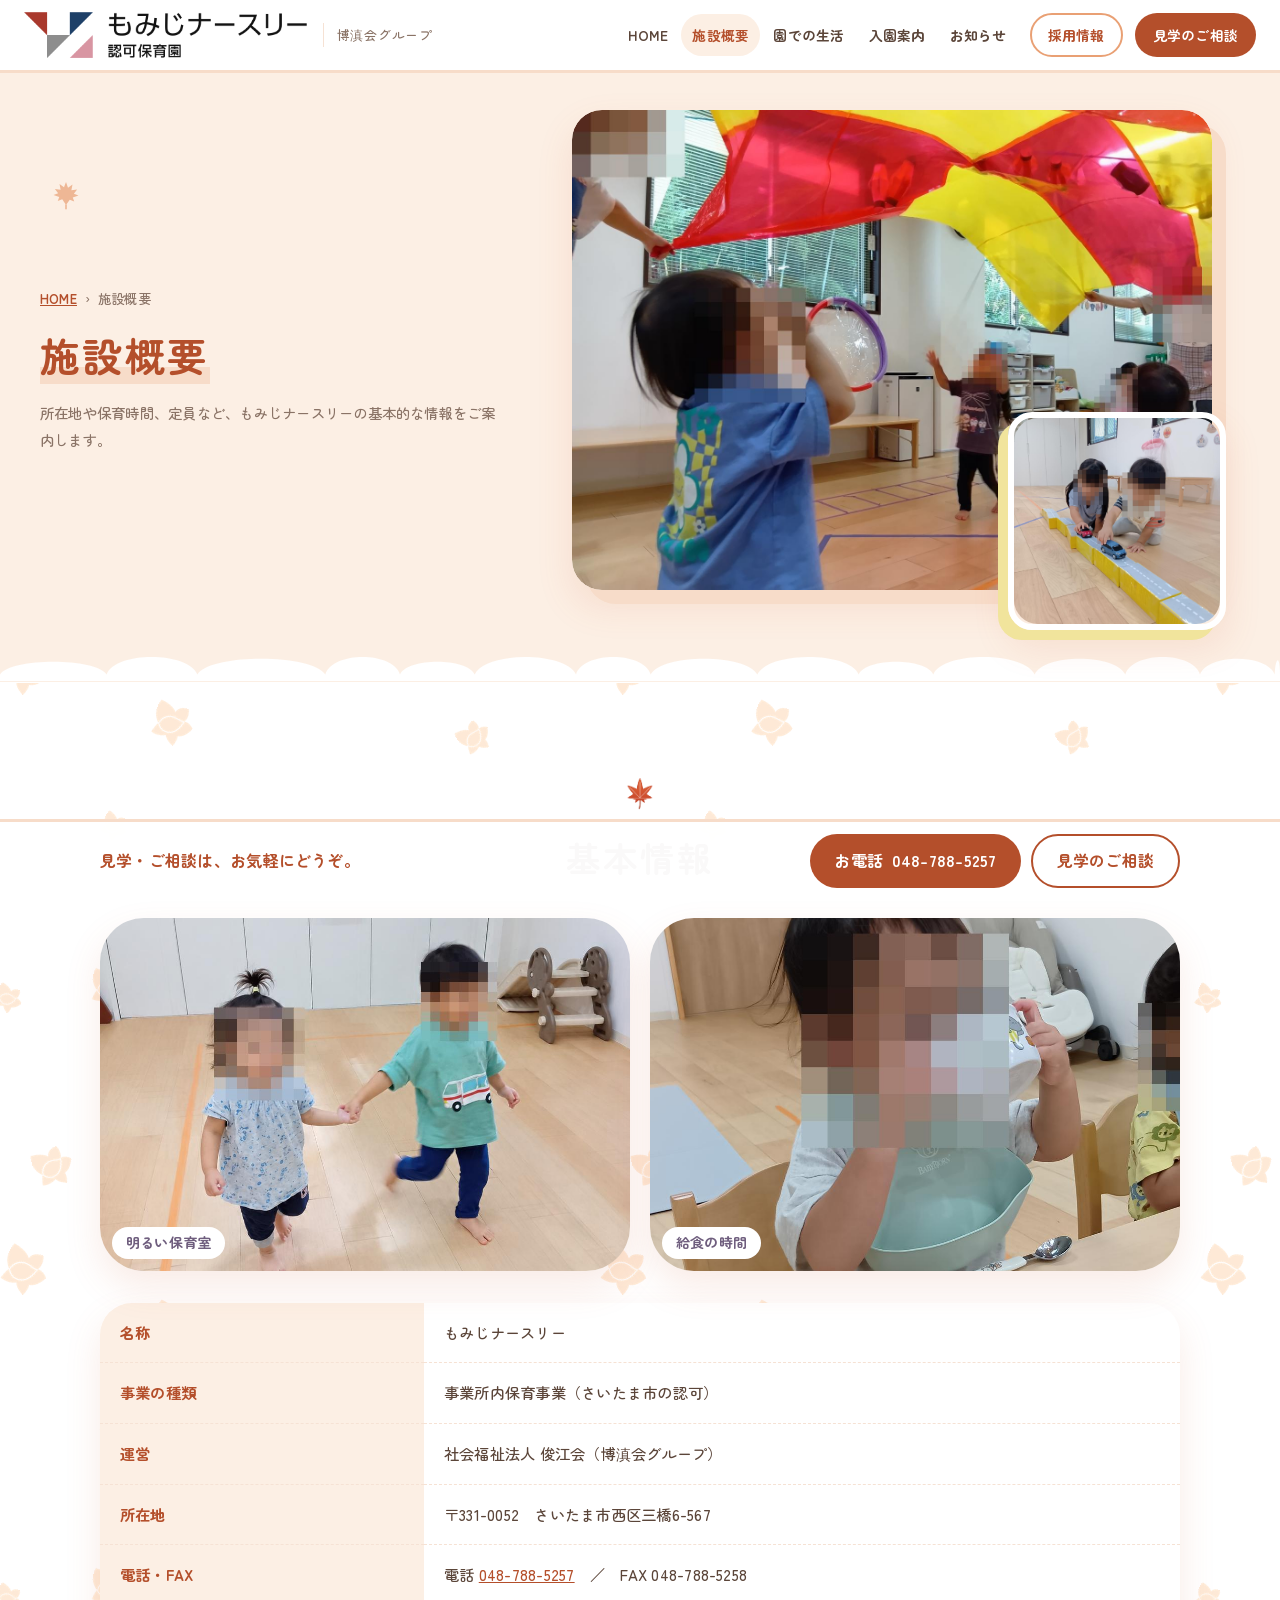
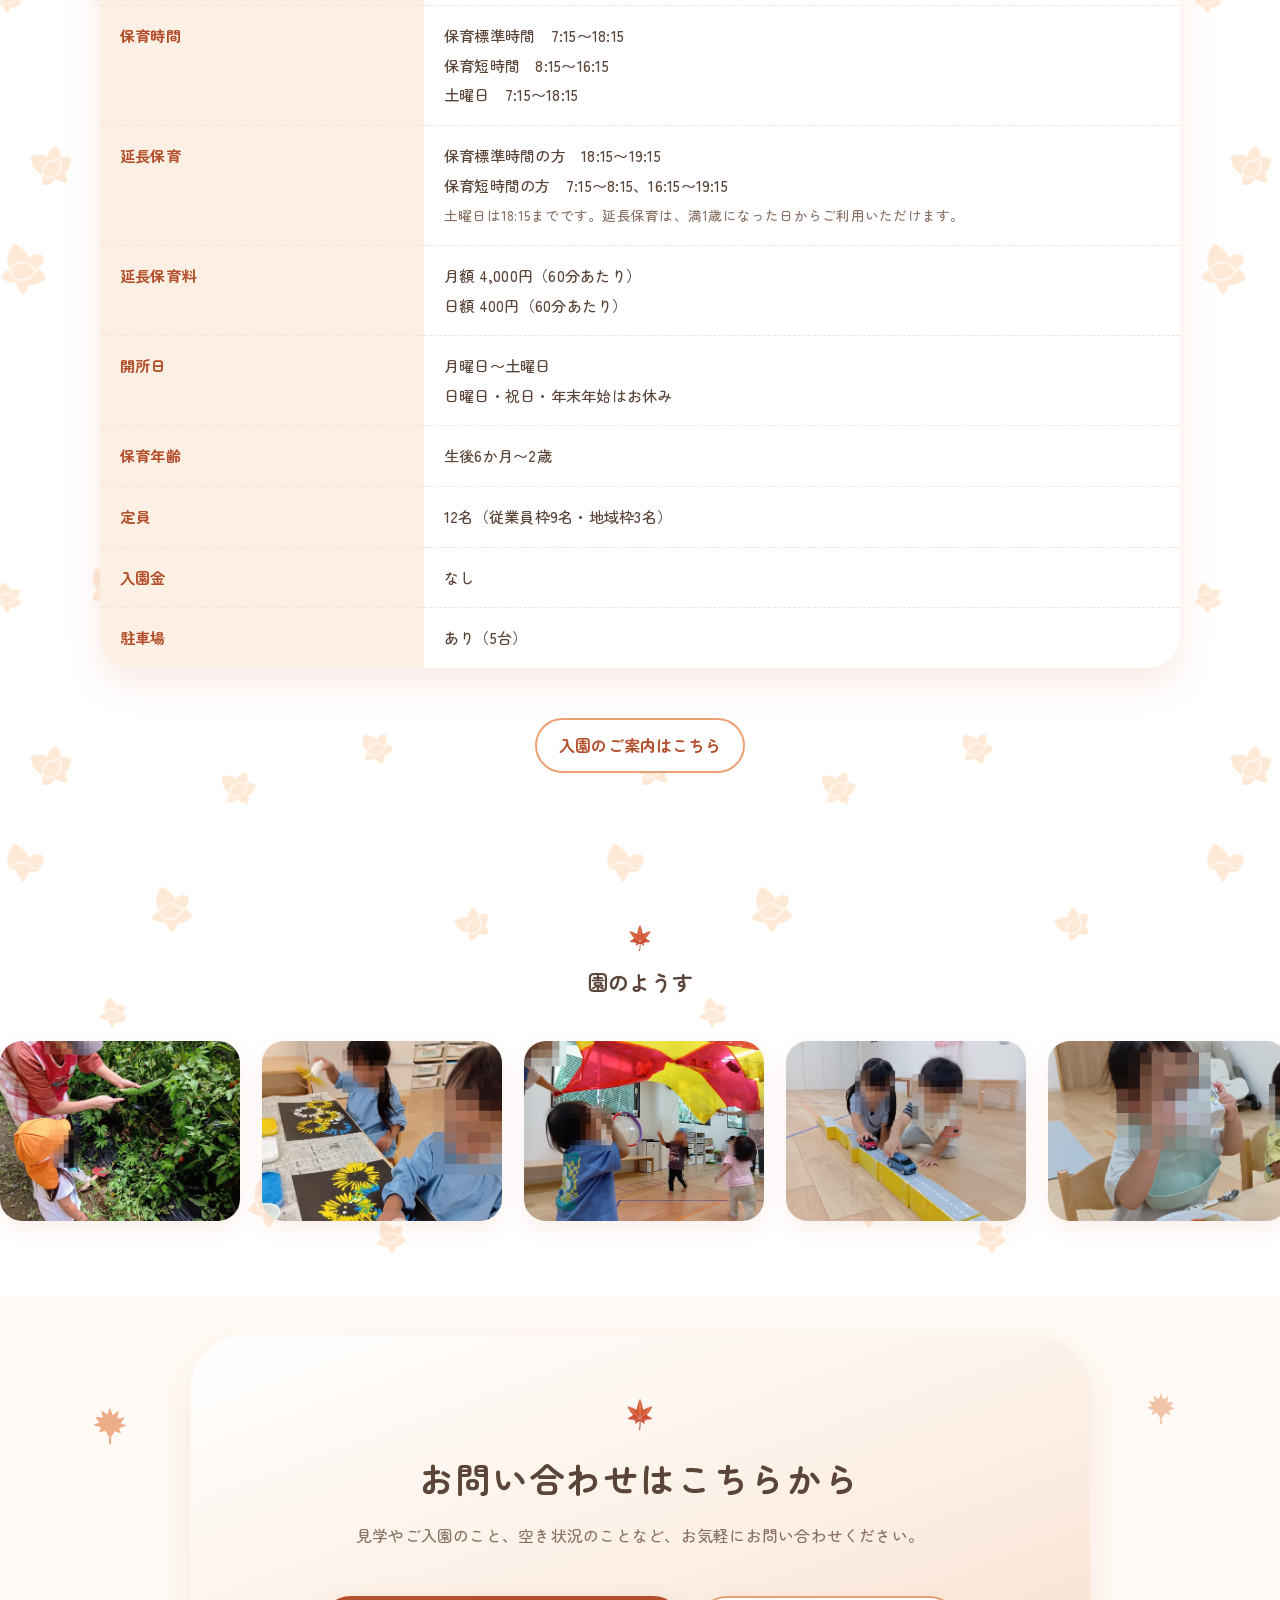
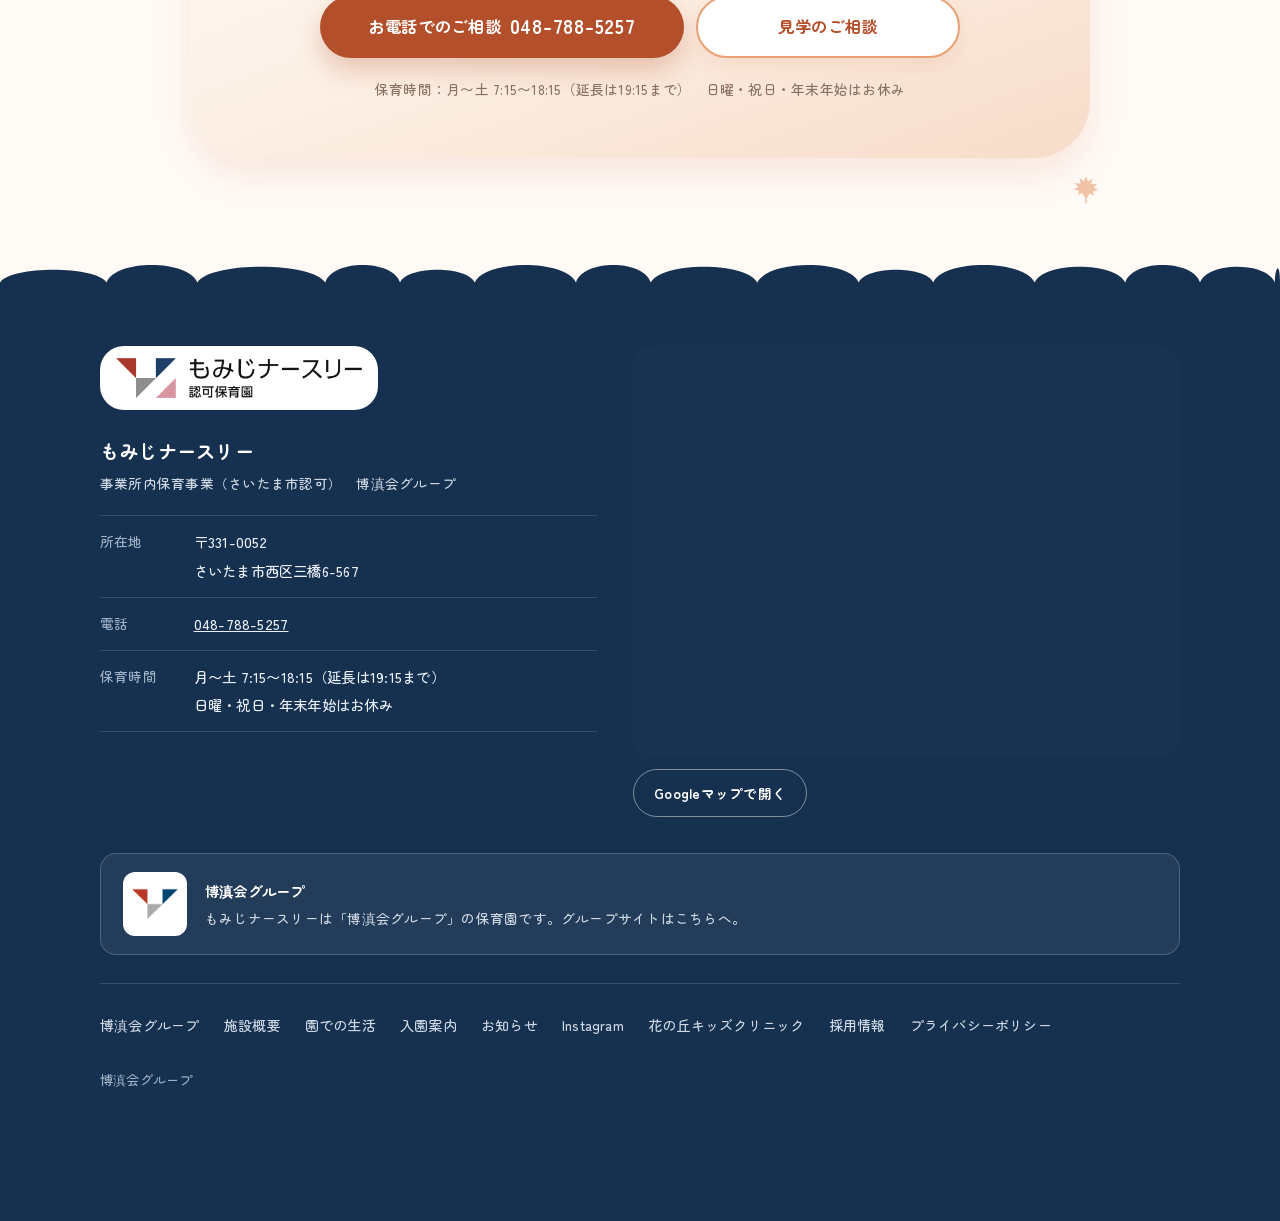
==== commit e568c954: "Add files via upload" ====
--- a/about.html
+++ b/about.html
@@ -12,7 +12,7 @@
 <link rel="preconnect" href="https://fonts.gstatic.com" crossorigin>
 <link href="https://fonts.googleapis.com/css2?family=Zen+Maru+Gothic:wght@500;700&display=swap" rel="stylesheet">
 <link href="https://fonts.googleapis.com/css2?family=Zen+Kurenaido&display=swap&text=%E3%81%98%E3%81%BF%E3%82%82%E3%82%B9%E3%83%8A%E3%83%AA%E3%83%BC" rel="stylesheet">
-<link rel="stylesheet" href="style.css?v=202610301157">
+<link rel="stylesheet" href="style.css?v=202610301408">
 </head>
 <body>
 <!--
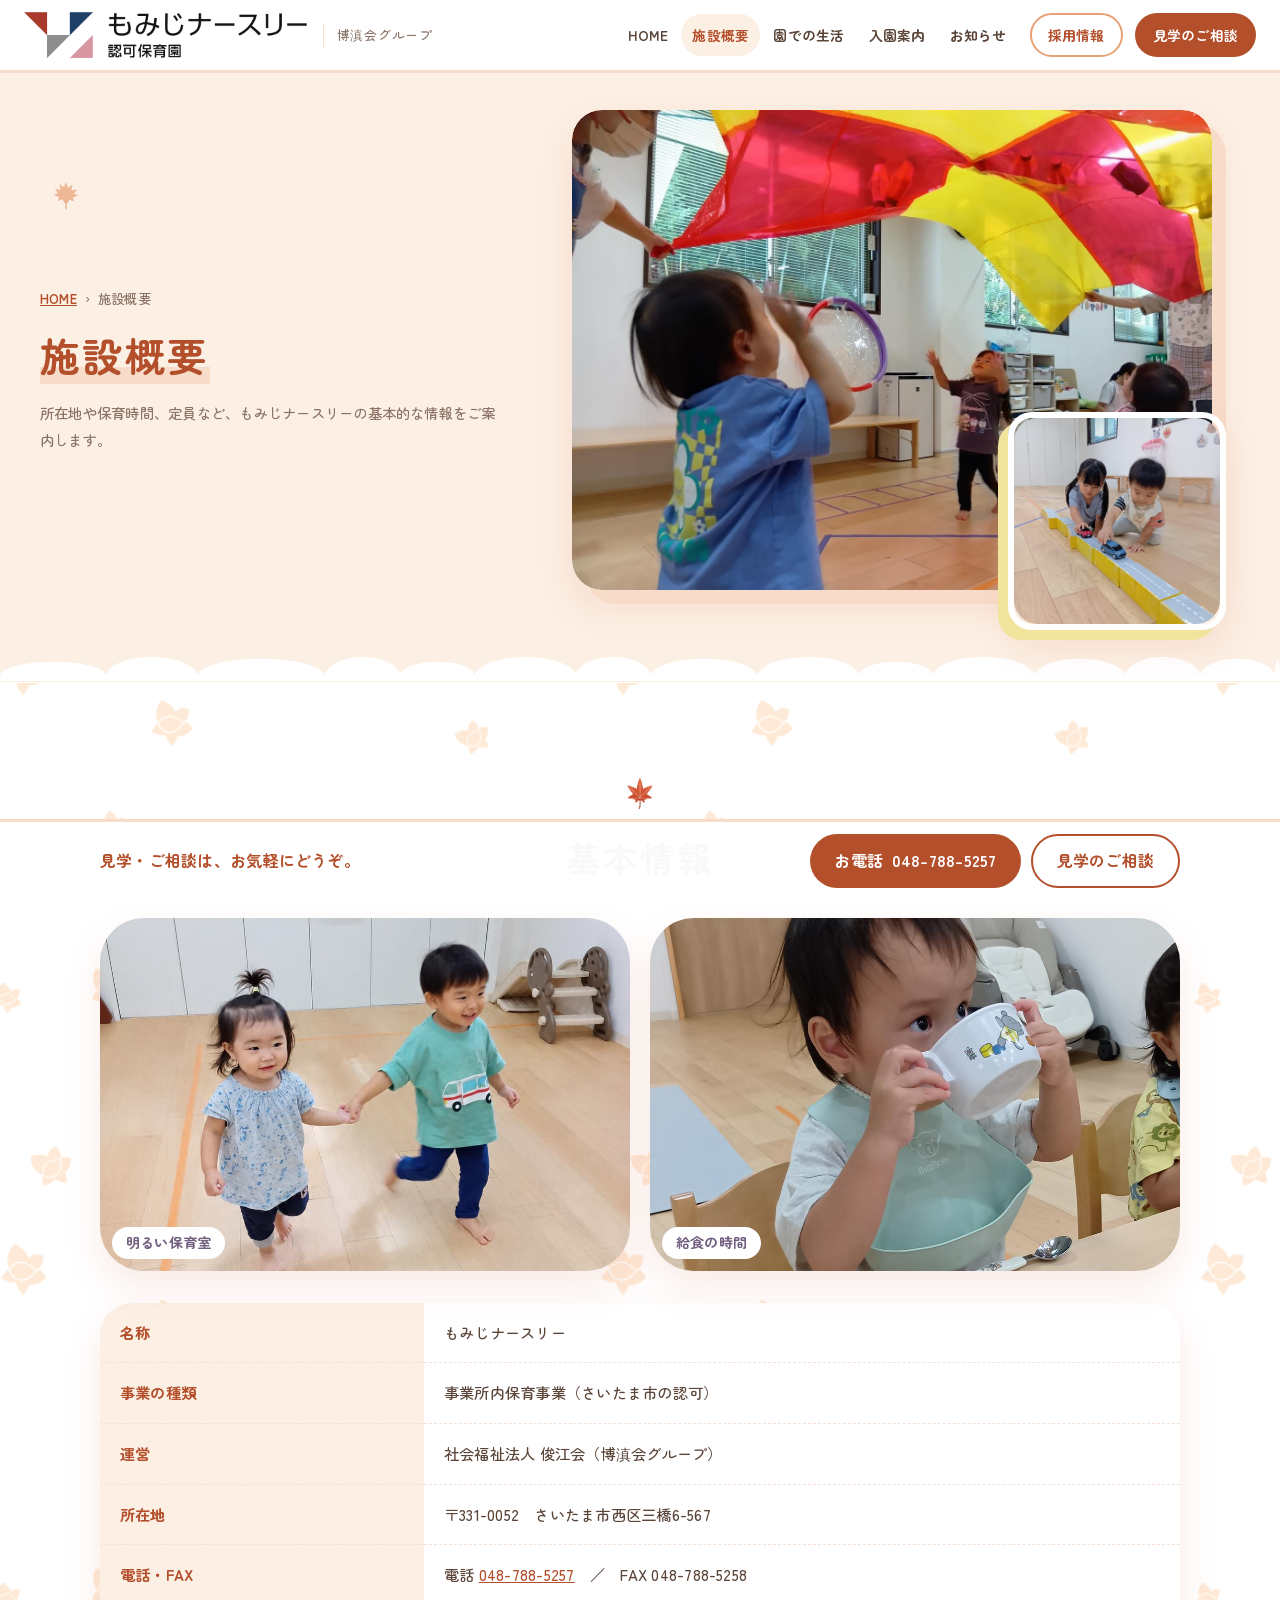
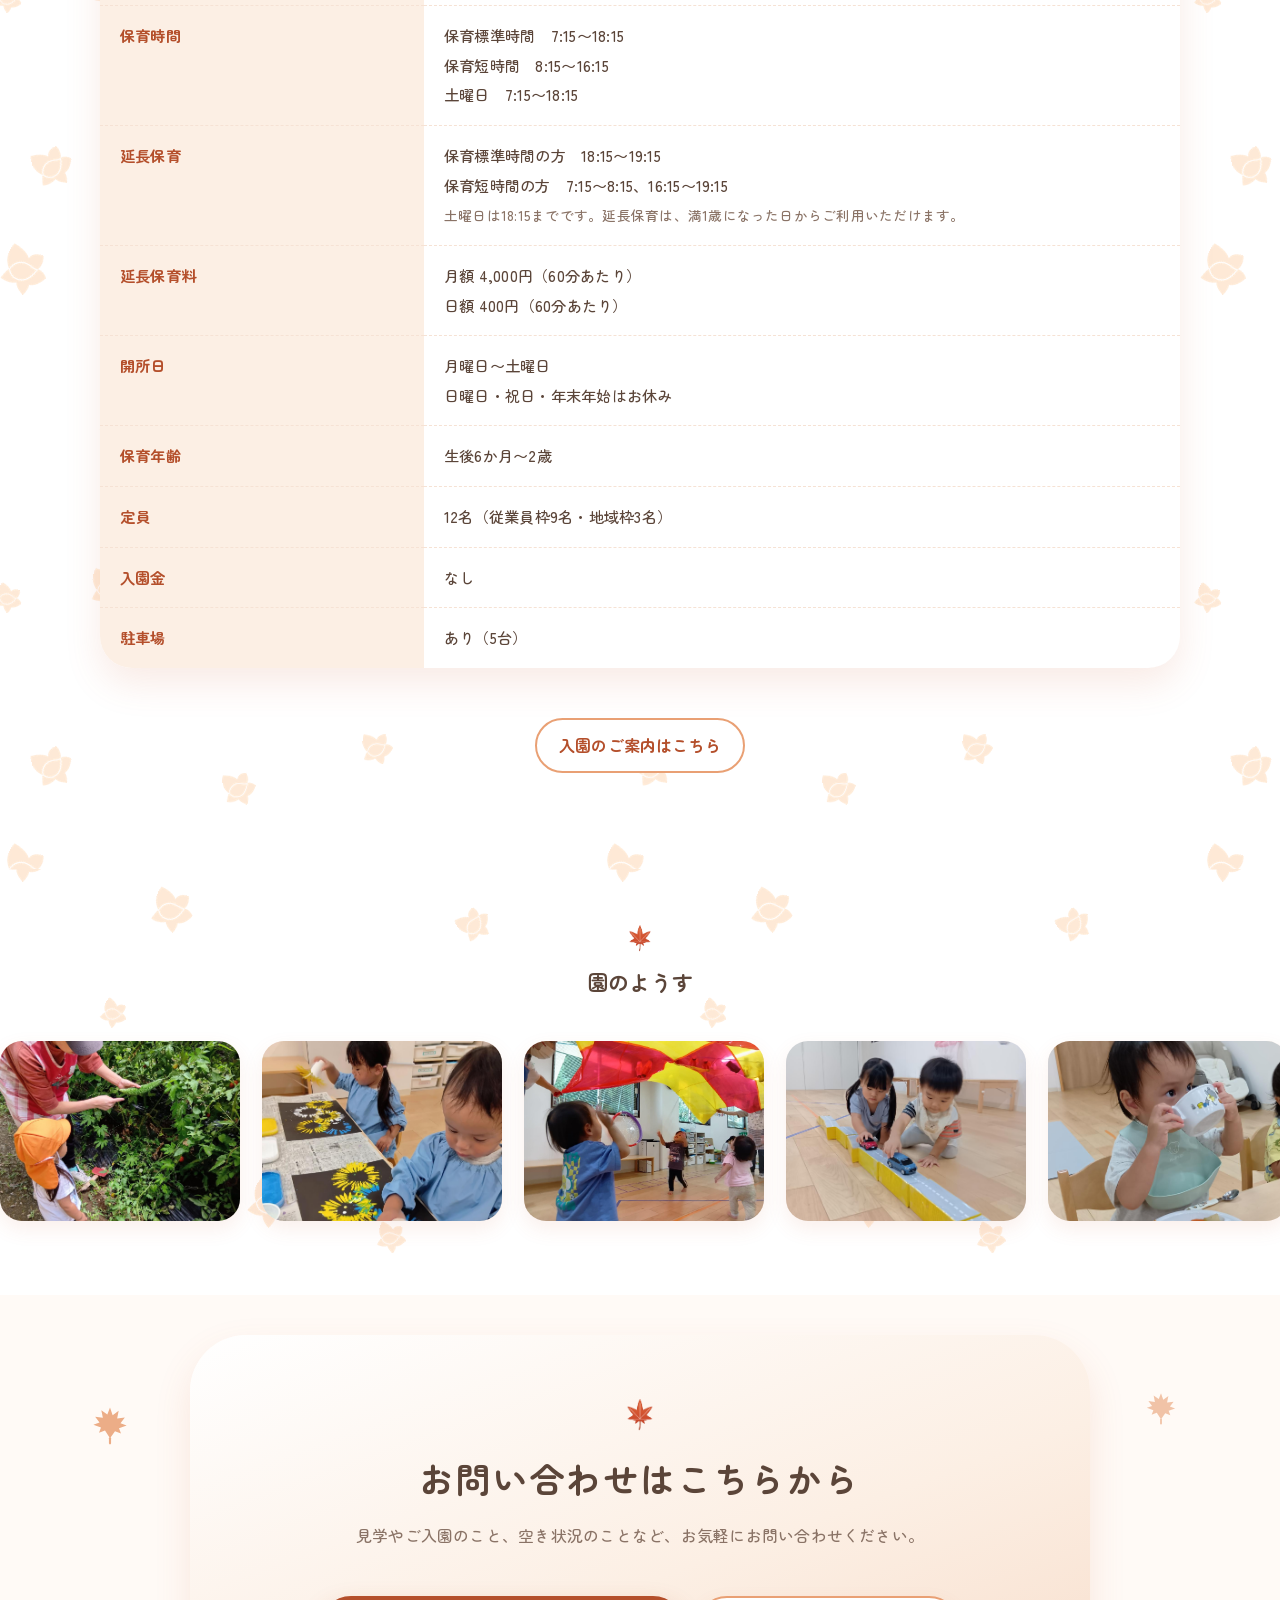
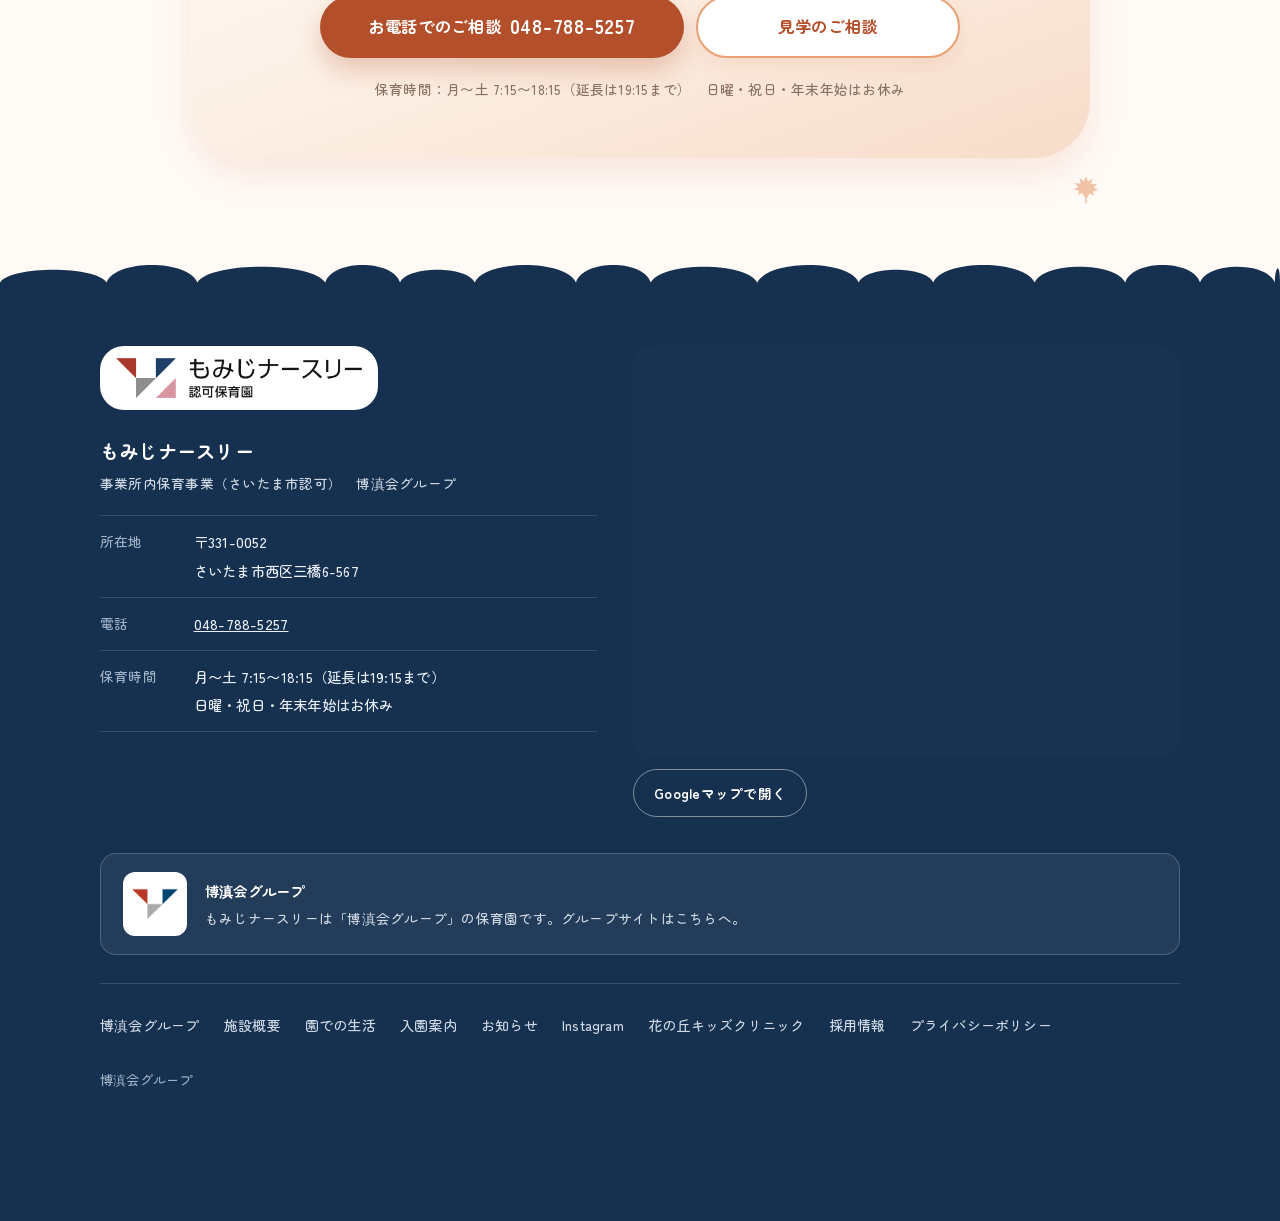
==== commit a4305b80: "Add files via upload" ====
--- a/about.html
+++ b/about.html
@@ -12,7 +12,7 @@
 <link rel="preconnect" href="https://fonts.gstatic.com" crossorigin>
 <link href="https://fonts.googleapis.com/css2?family=Zen+Maru+Gothic:wght@500;700&display=swap" rel="stylesheet">
 <link href="https://fonts.googleapis.com/css2?family=Zen+Kurenaido&display=swap&text=%E3%81%98%E3%81%BF%E3%82%82%E3%82%B9%E3%83%8A%E3%83%AA%E3%83%BC" rel="stylesheet">
-<link rel="stylesheet" href="style.css?v=202610301408">
+<link rel="stylesheet" href="style.css?v=202610301447">
 </head>
 <body>
 <!--
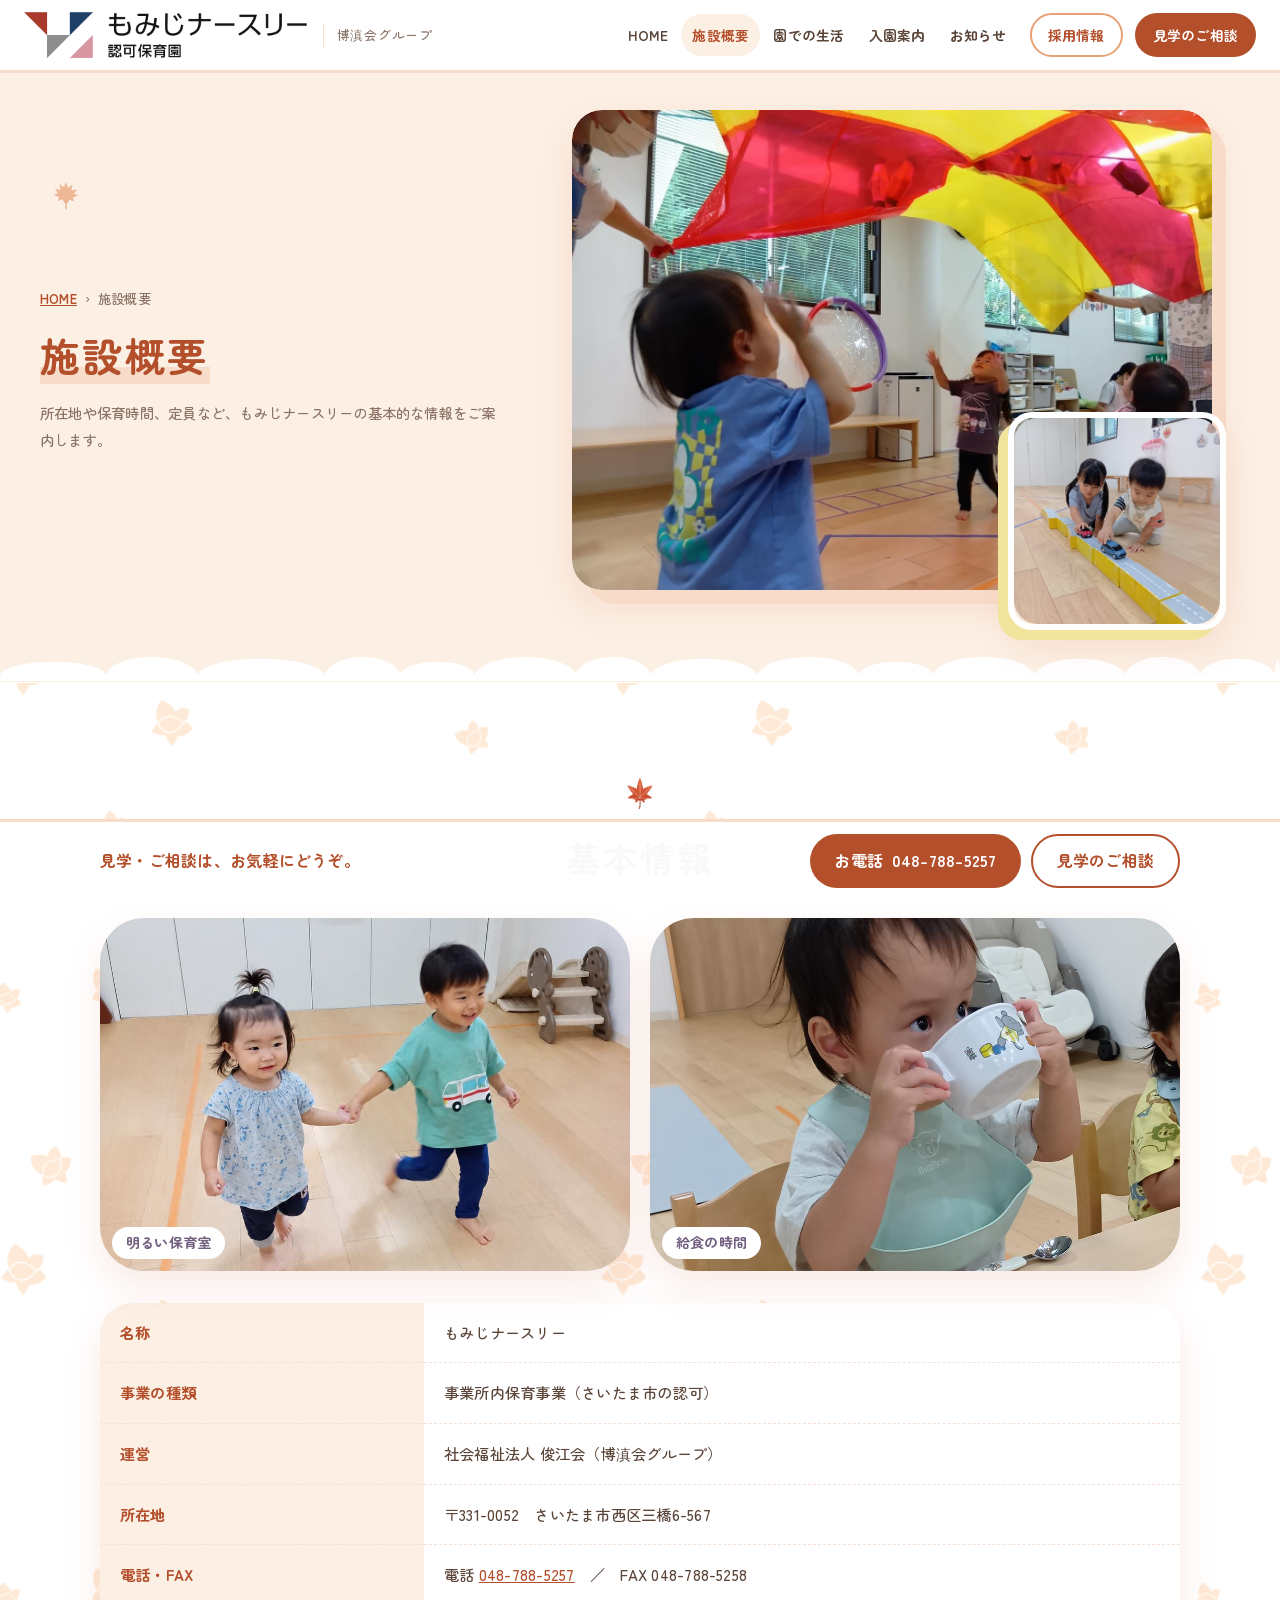
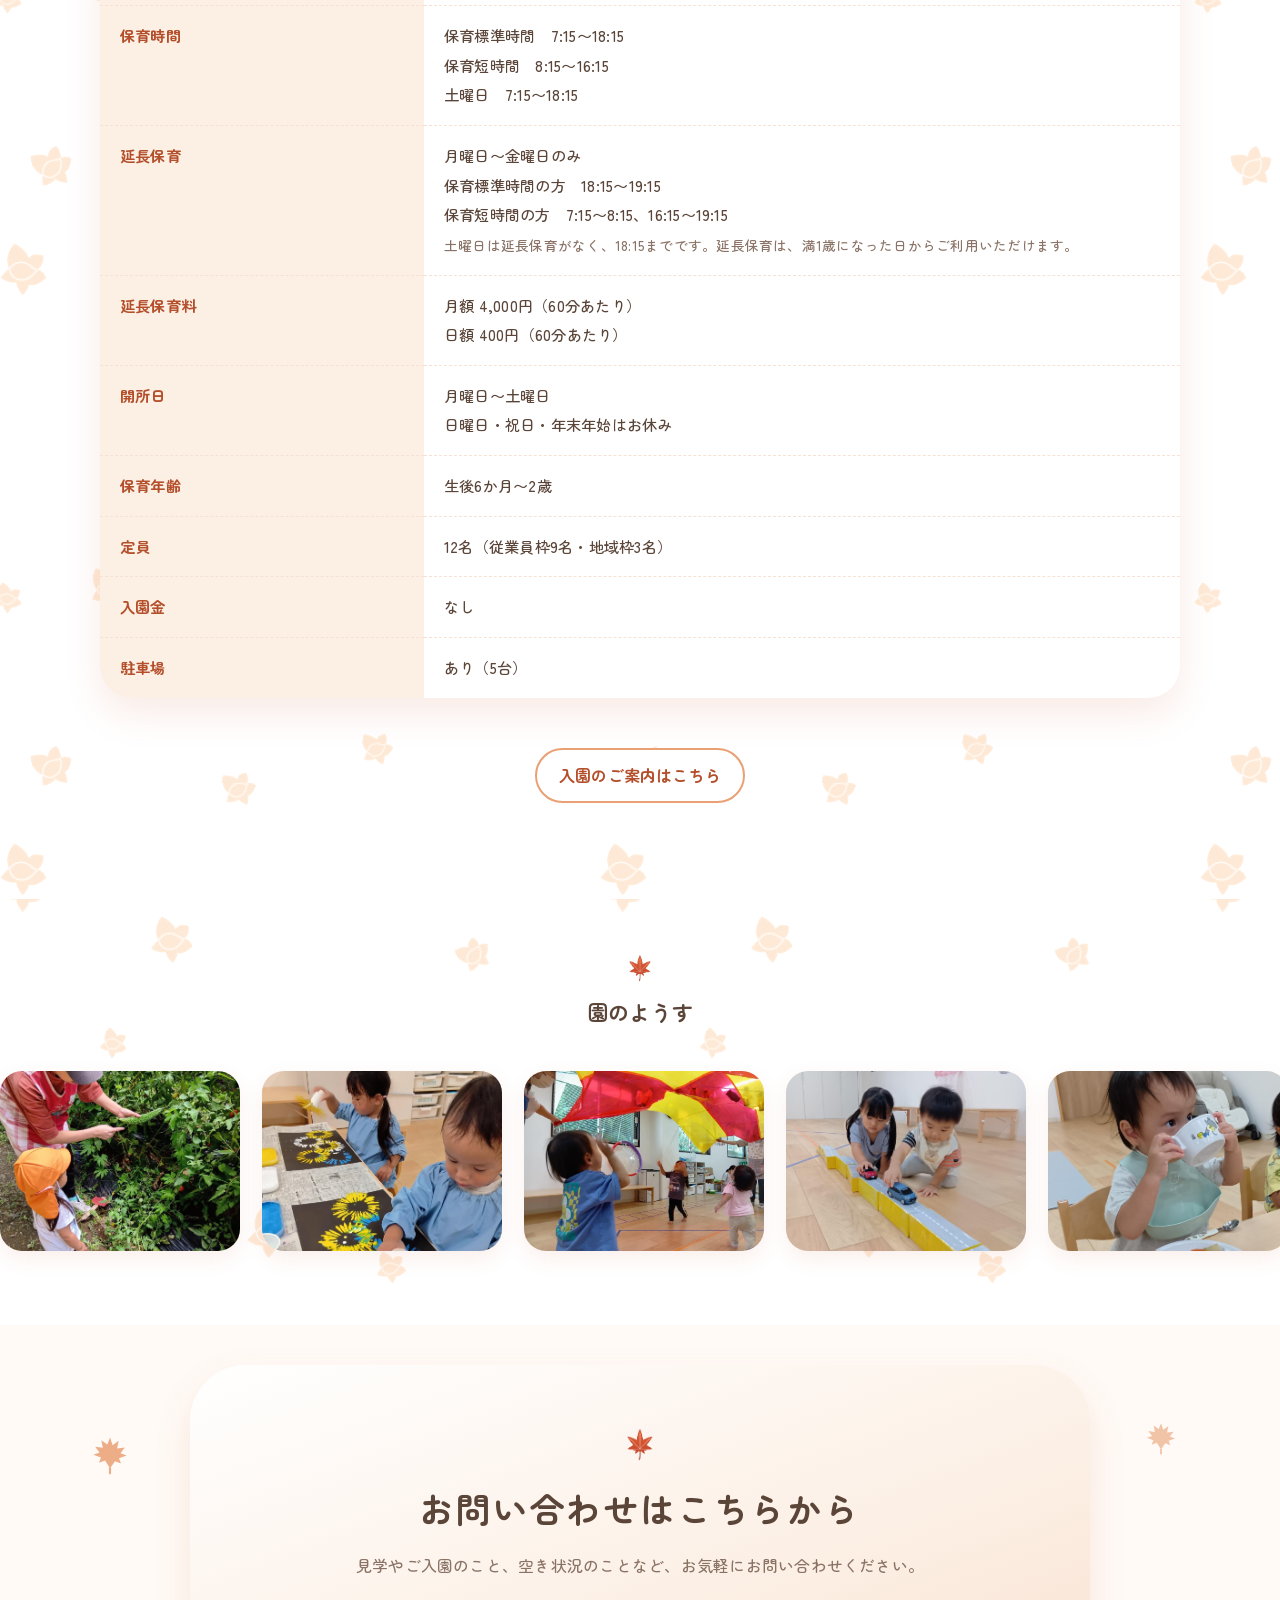
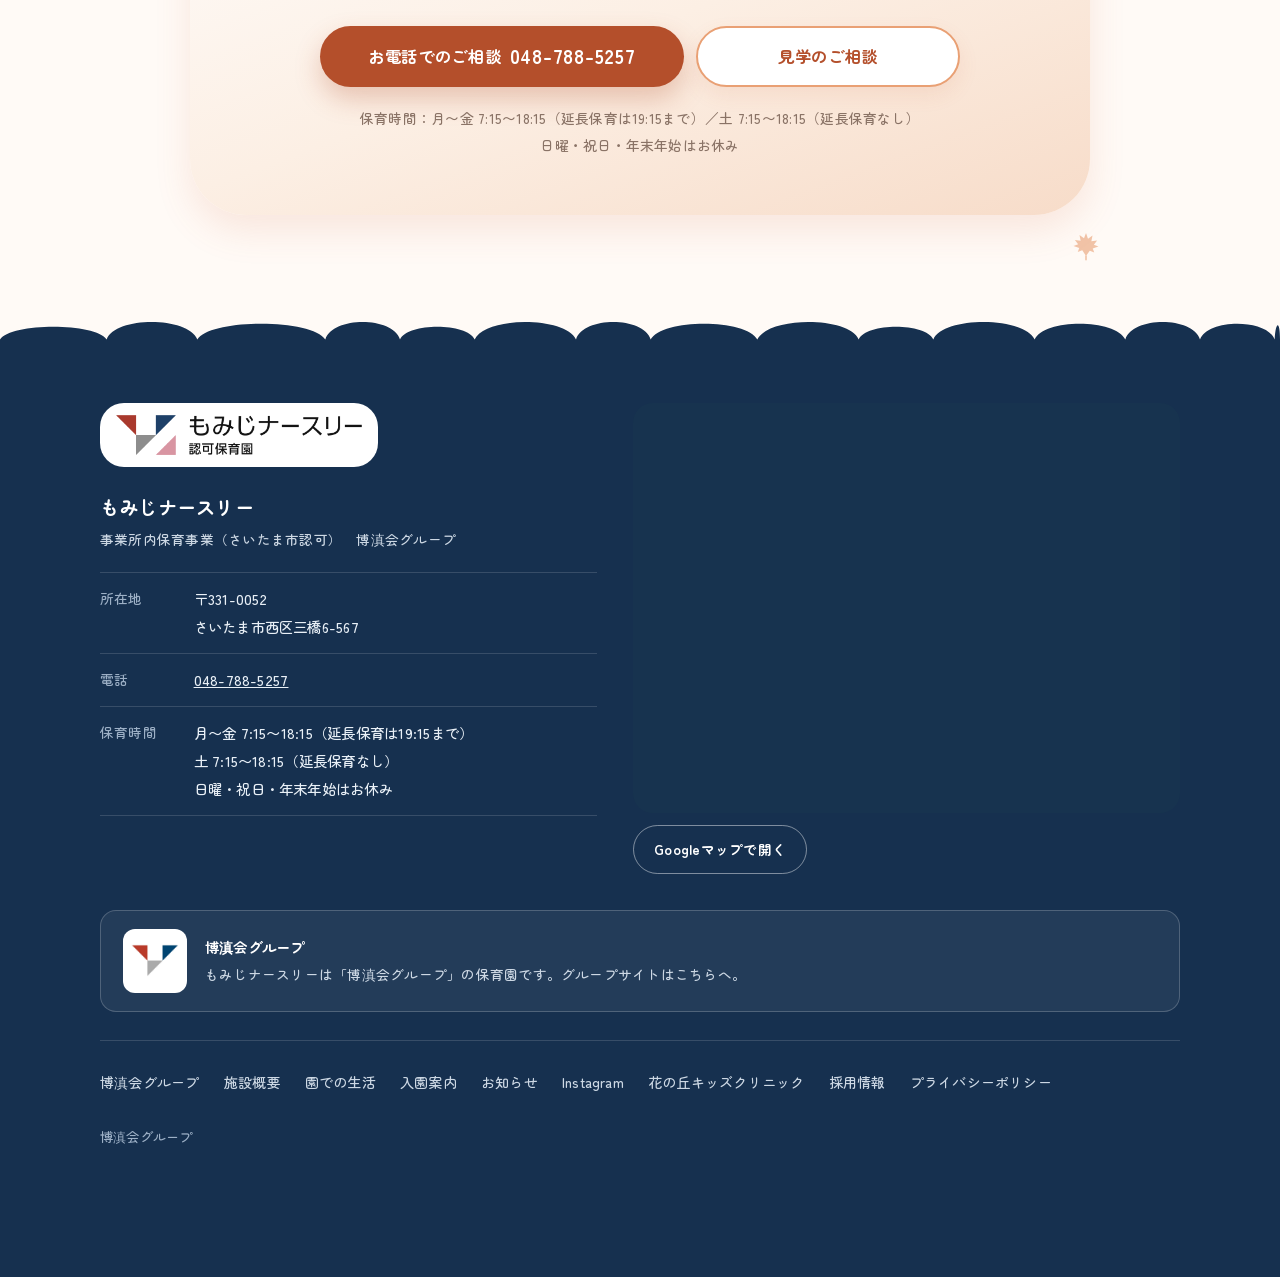
==== commit 8e75a3ef: "Add files via upload" ====
--- a/about.html
+++ b/about.html
@@ -12,7 +12,7 @@
 <link rel="preconnect" href="https://fonts.gstatic.com" crossorigin>
 <link href="https://fonts.googleapis.com/css2?family=Zen+Maru+Gothic:wght@500;700&display=swap" rel="stylesheet">
 <link href="https://fonts.googleapis.com/css2?family=Zen+Kurenaido&display=swap&text=%E3%81%98%E3%81%BF%E3%82%82%E3%82%B9%E3%83%8A%E3%83%AA%E3%83%BC" rel="stylesheet">
-<link rel="stylesheet" href="style.css?v=202610301447">
+<link rel="stylesheet" href="style.css?v=202610301458">
 </head>
 <body>
 <!--
@@ -75,7 +75,7 @@
       <tr><th scope="row">所在地</th><td>〒331-0052　さいたま市西区三橋6-567</td></tr>
       <tr><th scope="row">電話・FAX</th><td>電話 <a href="tel:0487885257">048-788-5257</a>　／　FAX 048-788-5258</td></tr>
       <tr><th scope="row">保育時間</th><td>保育標準時間　7:15〜18:15<br>保育短時間　8:15〜16:15<br>土曜日　7:15〜18:15</td></tr>
-      <tr><th scope="row">延長保育</th><td>保育標準時間の方　18:15〜19:15<br>保育短時間の方　7:15〜8:15、16:15〜19:15<br><span class="small">土曜日は18:15までです。延長保育は、満1歳になった日からご利用いただけます。</span></td></tr>
+      <tr><th scope="row">延長保育</th><td>月曜日〜金曜日のみ<br>保育標準時間の方　18:15〜19:15<br>保育短時間の方　7:15〜8:15、16:15〜19:15<br><span class="small">土曜日は延長保育がなく、18:15までです。延長保育は、満1歳になった日からご利用いただけます。</span></td></tr>
       <tr><th scope="row">延長保育料</th><td>月額 4,000円（60分あたり）<br>日額 400円（60分あたり）</td></tr>
       <tr><th scope="row">開所日</th><td>月曜日〜土曜日<br>日曜日・祝日・年末年始はお休み</td></tr>
       <tr><th scope="row">保育年齢</th><td>生後6か月〜2歳</td></tr>
@@ -103,7 +103,7 @@
       <a class="btn btn--tel" id="btn-tel-2" href="tel:0487885257"><span>お電話でのご相談</span><span class="num-t">048-788-5257</span></a>
       <a class="btn btn--visit" id="btn-visit-2" href="https://hakushinkai.jp/contact/?from=momiji-nursery&amp;place=cta"><span>見学のご相談</span></a>
     </div>
-    <p class="note">保育時間：月〜土 7:15〜18:15（延長は19:15まで）　日曜・祝日・年末年始はお休み</p>
+    <p class="note">保育時間：月〜金 7:15〜18:15（延長保育は19:15まで）／土 7:15〜18:15（延長保育なし）<br>日曜・祝日・年末年始はお休み</p>
   </div>
 </section>
 <!-- ===== フッター ===== -->
@@ -116,7 +116,7 @@
       <dl class="access">
         <div><dt>所在地</dt><dd>〒331-0052<br>さいたま市西区三橋6-567</dd></div>
         <div><dt>電話</dt><dd><a href="tel:0487885257">048-788-5257</a></dd></div>
-        <div><dt>保育時間</dt><dd>月〜土 7:15〜18:15（延長は19:15まで）<br>日曜・祝日・年末年始はお休み</dd></div>
+        <div><dt>保育時間</dt><dd>月〜金 7:15〜18:15（延長保育は19:15まで）<br>土 7:15〜18:15（延長保育なし）<br>日曜・祝日・年末年始はお休み</dd></div>
       </dl>
     </div>
     <div>
